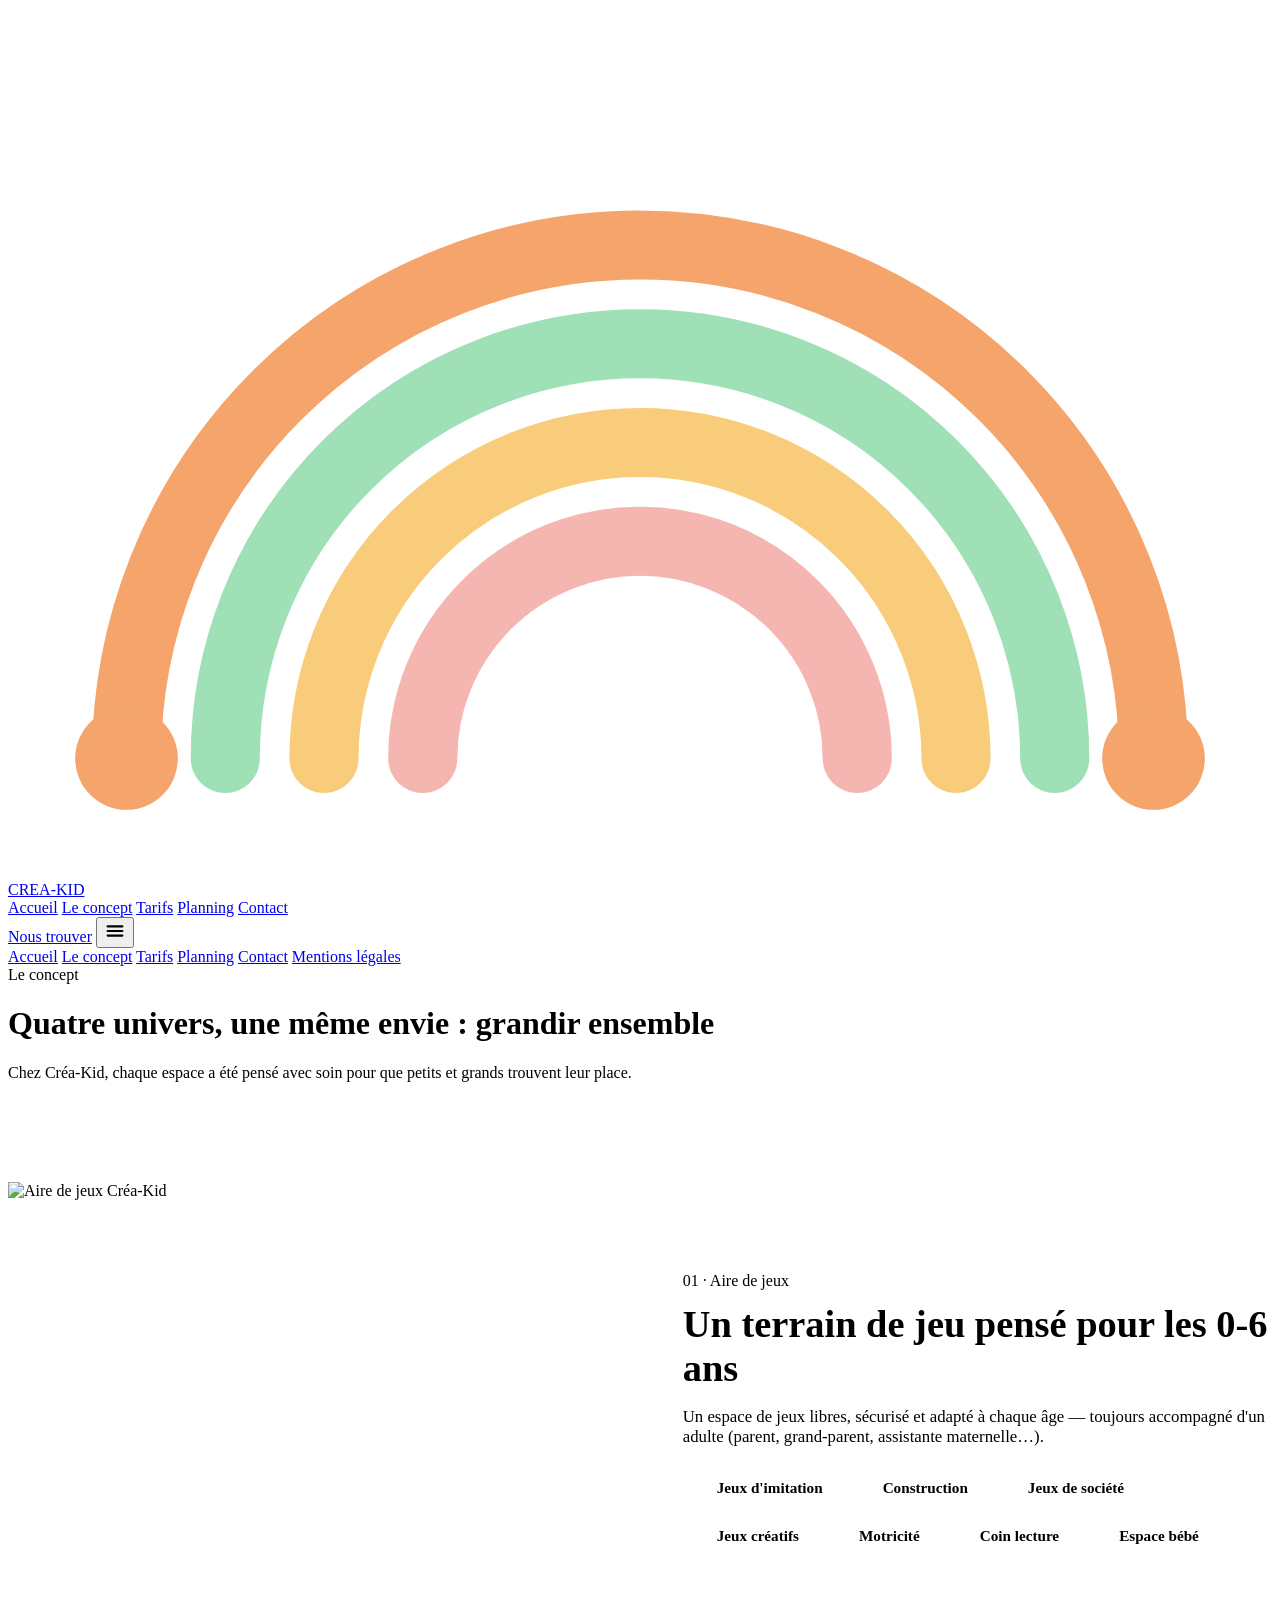
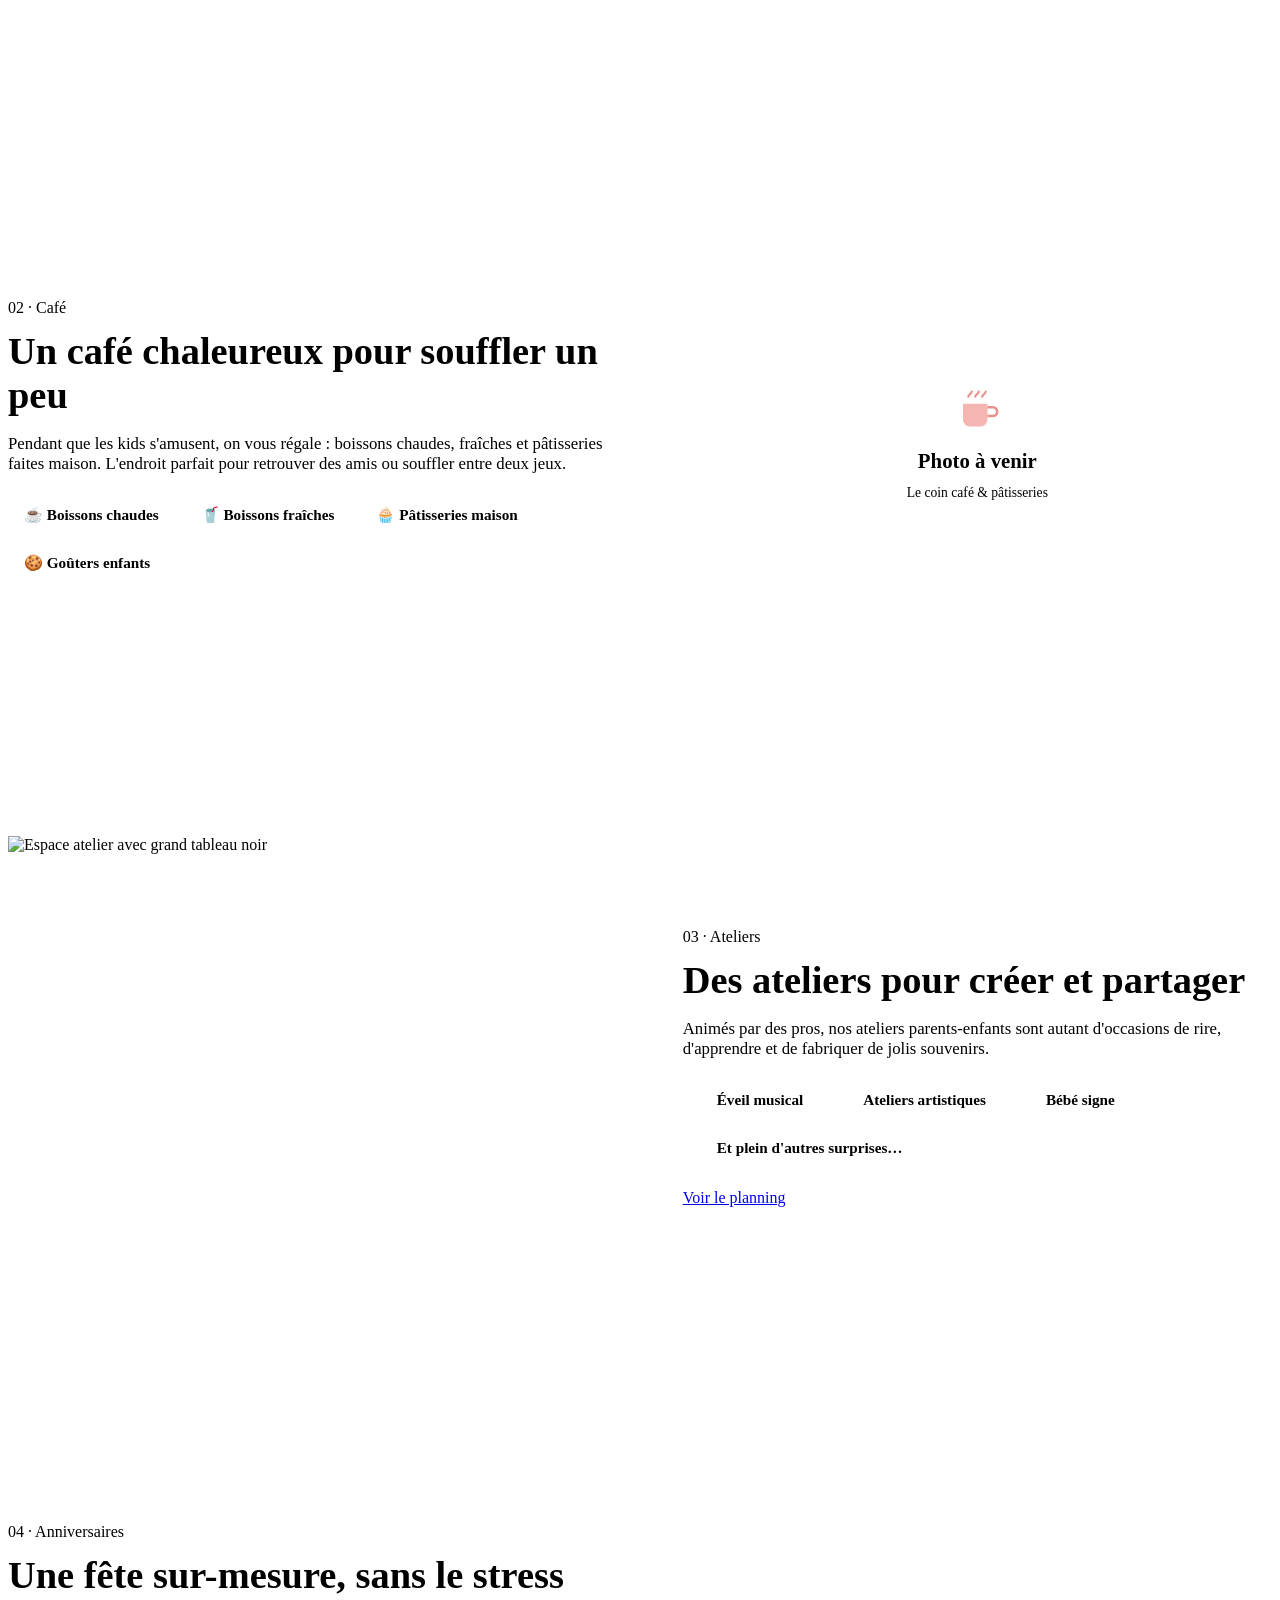
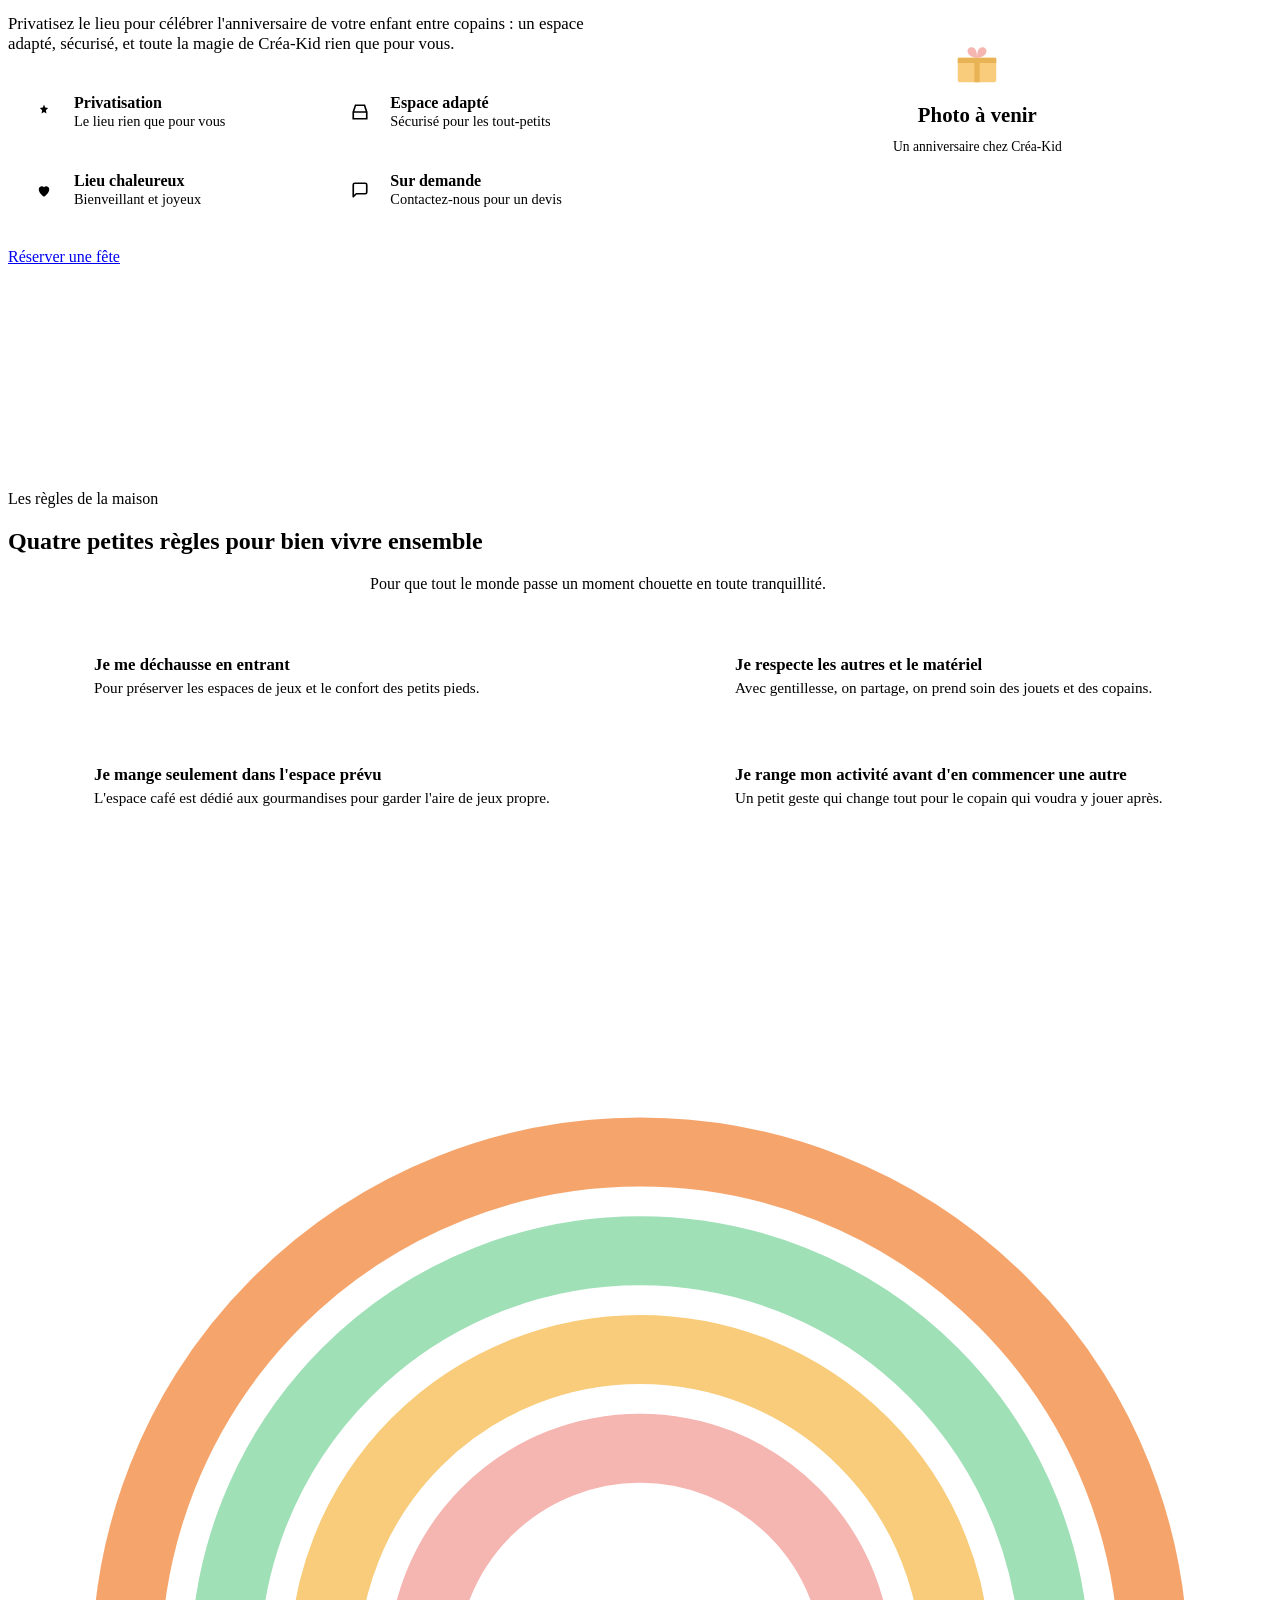
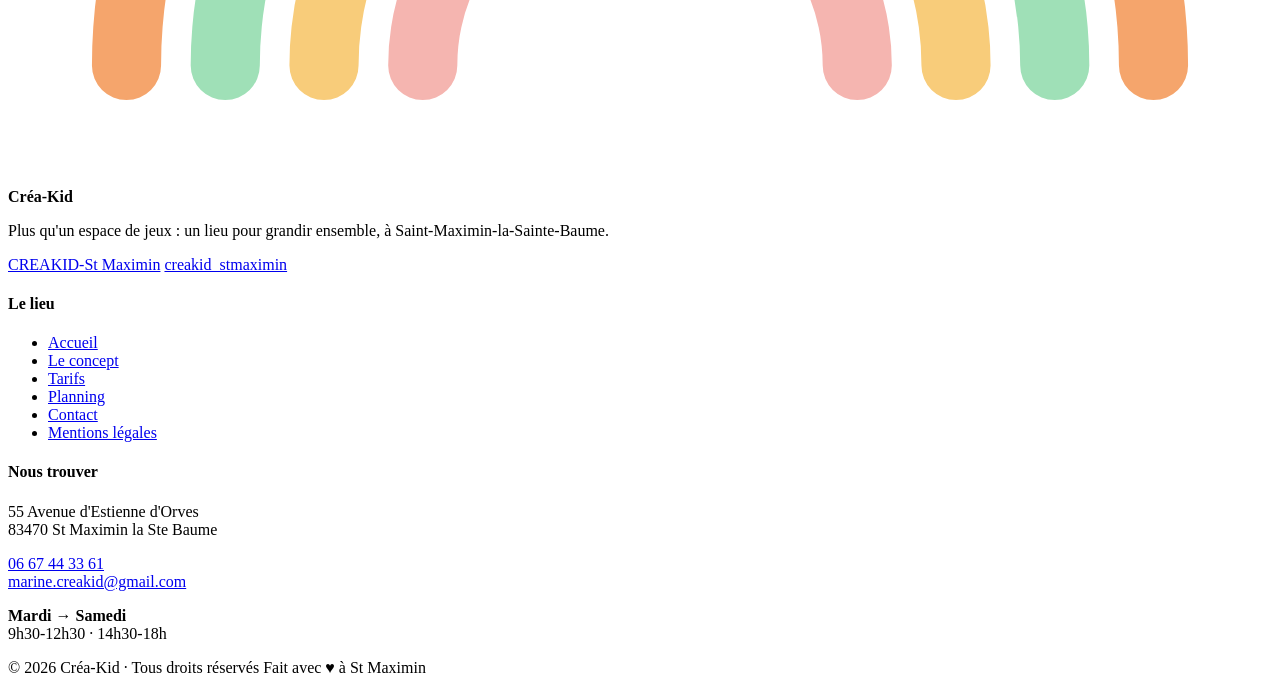
==== concept.html @ 9259501f "Crea Kid en majuscule Update concept.html" ====
<!doctype html>
<html lang="fr">
<head>
<meta charset="utf-8">
<title>Le concept — CREA-KID</title>
<meta name="viewport" content="width=device-width, initial-scale=1">
<meta name="description" content="Découvrez les 4 univers de Créa-Kid à Saint-Maximin : aire de jeux 0-6 ans, café chaleureux, ateliers parents-enfants (éveil musical, bébé signe, arts) et espace anniversaires.">
<meta name="keywords" content="concept Créa-Kid, aire de jeux 0-6 ans, motricité enfants, éveil musical, bébé signe, ateliers artistiques, anniversaires enfants, Saint-Maximin-la-Sainte-Baume">
<meta name="author" content="Créa-Kid">
<meta name="theme-color" content="#F5A56C">
<link rel="icon" href="assets/logo-creakid-small.png" type="image/png">
<!-- Open Graph -->
<meta property="og:title" content="Le concept — Créa-Kid à Saint-Maximin">
<meta property="og:description" content="Découvrez les 4 univers de Créa-Kid : aire de jeux 0-6 ans, café chaleureux, ateliers parents-enfants et espace anniversaires à Saint-Maximin-la-Sainte-Baume.">
<meta property="og:image" content="https://creakid.fr/assets/logo-creakid.png">
<meta property="og:url" content="https://creakid.fr/concept.html">
<meta property="og:type" content="website">
<meta property="og:locale" content="fr_FR">
<meta property="og:site_name" content="Créa-Kid">
<!-- Twitter Card -->
<meta name="twitter:card" content="summary_large_image">
<meta name="twitter:title" content="Le concept — Créa-Kid à Saint-Maximin">
<meta name="twitter:description" content="Découvrez les 4 univers de Créa-Kid : aire de jeux 0-6 ans, café chaleureux, ateliers parents-enfants et espace anniversaires à Saint-Maximin-la-Sainte-Baume.">
<meta name="twitter:image" content="https://creakid.fr/assets/logo-creakid.png">
<link rel="preconnect" href="https://fonts.googleapis.com">
<link rel="preconnect" href="https://fonts.gstatic.com" crossorigin>
<link rel="stylesheet" href="style.css">
<style>
  .space-section {
    padding-block: clamp(48px, 7vw, 84px);
  }
  .space-section + .space-section { border-top: 1px dashed var(--line); }

  .space {
    display: grid;
    gap: 32px;
    grid-template-columns: 1fr;
    align-items: center;
  }
  @media (min-width: 880px) {
    .space { grid-template-columns: 1.05fr 1fr; gap: 56px; }
    .space.reverse > :first-child { order: 2; }
  }

  .space-visual {
    border-radius: var(--r-lg);
    overflow: hidden;
    aspect-ratio: 4/3;
    box-shadow: var(--shadow-md);
    border: 1px solid var(--line);
  }
  .space-visual img { width:100%; height:100%; object-fit: cover; }

  .space-body .eyebrow { margin-bottom: 8px; }
  .space-body h2 { font-size: clamp(1.8rem, 4.5vw, 2.4rem); margin-bottom: 14px; }
  .space-body .lead { color: var(--ink-soft); font-size: 1.05rem; margin-bottom: 22px; }

  .chip-grid {
    display: flex;
    flex-wrap: wrap;
    gap: 10px;
  }
  .chip {
    display: inline-flex;
    align-items: center;
    gap: 8px;
    padding: 10px 16px;
    border-radius: 999px;
    background: var(--paper);
    border: 1px solid var(--line);
    font-weight: 600;
    font-size: 0.95rem;
    color: var(--ink);
  }
  .chip .dot { width: 10px; height: 10px; border-radius: 50%; }

  /* Color variants for sections */
  .bg-peach { background: linear-gradient(180deg, var(--peach-soft) 0%, transparent 100%); }
  .bg-coral { background: linear-gradient(180deg, var(--coral-soft) 0%, transparent 100%); }
  .bg-mint  { background: linear-gradient(180deg, var(--mint-soft) 0%, transparent 100%); }
  .bg-gold  { background: linear-gradient(180deg, var(--gold-soft) 0%, transparent 100%); }

  /* ===== Rules ===== */
  .rules-section {
    background: var(--paper);
    padding: clamp(48px, 7vw, 84px) 0;
    border-top: 1px dashed var(--line);
  }
  .rules-grid {
    display: grid;
    gap: 18px;
    grid-template-columns: 1fr;
    margin-top: 36px;
  }
  @media (min-width: 720px) { .rules-grid { grid-template-columns: 1fr 1fr; } }

  .rule {
    display: flex;
    gap: 16px;
    align-items: flex-start;
    padding: 22px;
    border-radius: var(--r-lg);
    background: var(--cream);
    border: 1px dashed var(--peach);
  }
  .rule-num {
    flex-shrink: 0;
    width: 48px;
    height: 48px;
    border-radius: 50%;
    background: var(--peach);
    color: white;
    display: grid;
    place-items: center;
    font-family: var(--font-display);
    font-weight: 700;
    font-size: 1.3rem;
  }
  .rule:nth-child(2) .rule-num { background: var(--mint-deep); }
  .rule:nth-child(3) .rule-num { background: var(--coral-deep); }
  .rule:nth-child(4) .rule-num { background: var(--gold-deep); }
  .rule h3 { font-size: 1.05rem; margin: 4px 0 4px; }
  .rule p { margin: 0; color: var(--ink-soft); font-size: 0.95rem; }

  /* Extras strip */
  .extras {
    display: grid;
    gap: 14px;
    grid-template-columns: 1fr;
    margin-top: 26px;
  }
  @media (min-width: 720px) { .extras { grid-template-columns: 1fr 1fr; } }
  .extra-item {
    display: flex;
    gap: 12px;
    align-items: center;
    padding: 14px 18px;
    background: var(--paper);
    border-radius: var(--r-md);
    border: 1px solid var(--line);
  }
  .extra-icon {
    width: 36px; height: 36px; border-radius: 50%;
    background: var(--coral-soft); color: var(--coral-deep);
    display: grid; place-items: center; flex-shrink: 0;
  }

  .ph-square { aspect-ratio: 4/3; }
</style>
</head>
<body>

<!-- ===== TOPBAR ===== -->
<header class="topbar">
  <div class="topbar-inner">
    <a class="brand" href="index.html" aria-label="Créa-Kid — Accueil">
      <svg class="brand-mark" viewBox="0 0 64 44" aria-hidden="true">
        <path d="M6 38 A26 26 0 0 1 58 38" fill="none" stroke="#F5A56C" stroke-width="3.5" stroke-linecap="round"/>
        <path d="M11 38 A21 21 0 0 1 53 38" fill="none" stroke="#9FE0B7" stroke-width="3.5" stroke-linecap="round"/>
        <path d="M16 38 A16 16 0 0 1 48 38" fill="none" stroke="#F8CC7A" stroke-width="3.5" stroke-linecap="round"/>
        <path d="M21 38 A11 11 0 0 1 43 38" fill="none" stroke="#F5B5B0" stroke-width="3.5" stroke-linecap="round"/>
        <circle cx="6" cy="38" r="2.6" fill="#F5A56C"/>
        <circle cx="58" cy="38" r="2.6" fill="#F5A56C"/>
      </svg>
      <span>CREA-KID</span>
    </a>
    <nav class="nav-links" aria-label="Navigation principale">
      <a href="index.html">Accueil</a>
      <a href="concept.html" class="active">Le concept</a>
      <a href="tarifs.html">Tarifs</a>
      <a href="planning.html">Planning</a>
      <a href="contact.html">Contact</a>
    </nav>
    <a class="btn btn-primary btn-sm nav-cta" href="contact.html">Nous trouver</a>
    <button class="menu-btn" aria-label="Menu" onclick="document.getElementById('mnav').classList.toggle('open')">
      <svg width="22" height="22" viewBox="0 0 24 24" fill="none" stroke="currentColor" stroke-width="2.4" stroke-linecap="round"><path d="M4 7h16M4 12h16M4 17h16"/></svg>
    </button>
  </div>
  <nav id="mnav" class="mobile-nav" aria-label="Menu mobile">
    <a href="index.html">Accueil</a>
    <a href="concept.html" class="active">Le concept</a>
    <a href="tarifs.html">Tarifs</a>
    <a href="planning.html">Planning</a>
    <a href="contact.html">Contact</a>
    <a href="mentions-legales.html">Mentions légales</a>
  </nav>
</header>

<main>

<!-- ===== PAGE HEAD ===== -->
<div class="page-hero">
  <div class="container">
    <span class="eyebrow">Le concept</span>
    <h1>Quatre univers, une même envie : grandir ensemble</h1>
    <p class="subtitle">Chez Créa-Kid, chaque espace a été pensé avec soin pour que petits et grands trouvent leur place.</p>
  </div>
</div>

<!-- ===== AIRE DE JEUX ===== -->
<section class="space-section bg-peach">
  <div class="container">
    <div class="space">
      <div class="space-visual">
        <picture>
          <source srcset="assets/photo-aire-jeux.webp" type="image/webp">
          <img src="assets/photo-aire-jeux.jpg" alt="Aire de jeux Créa-Kid" loading="lazy">
        </picture>
      </div>
      <div class="space-body">
        <span class="tag tag-peach">01 · Aire de jeux</span>
        <h2 style="margin-top:12px;">Un terrain de jeu pensé pour les 0-6 ans</h2>
        <p class="lead">Un espace de jeux libres, sécurisé et adapté à chaque âge — toujours accompagné d'un adulte (parent, grand-parent, assistante maternelle…).</p>
        <div class="chip-grid">
          <span class="chip"><span class="dot" style="background:var(--peach)"></span> Jeux d'imitation</span>
          <span class="chip"><span class="dot" style="background:var(--coral)"></span> Construction</span>
          <span class="chip"><span class="dot" style="background:var(--mint)"></span> Jeux de société</span>
          <span class="chip"><span class="dot" style="background:var(--gold)"></span> Jeux créatifs</span>
          <span class="chip"><span class="dot" style="background:var(--peach)"></span> Motricité</span>
          <span class="chip"><span class="dot" style="background:var(--coral)"></span> Coin lecture</span>
          <span class="chip"><span class="dot" style="background:var(--mint)"></span> Espace bébé</span>
        </div>
      </div>
    </div>
  </div>
</section>

<!-- ===== CAFÉ ===== -->
<section class="space-section bg-coral">
  <div class="container">
    <div class="space reverse">
      <div class="space-visual" style="background:linear-gradient(135deg,var(--coral-soft),var(--peach-soft));display:flex;flex-direction:column;align-items:center;justify-content:center;gap:12px;padding:24px;">
        <svg width="56" height="56" viewBox="0 0 64 64" fill="none" aria-hidden="true">
          <path d="M16 26h28v18a8 8 0 0 1-8 8H24a8 8 0 0 1-8-8V26z" fill="#F5B5B0"/>
          <path d="M44 30h6a5 5 0 0 1 0 10h-6" stroke="#E8918B" stroke-width="3" fill="none"/>
          <path d="M22 18c0-3 4-3 4-6" stroke="#E8918B" stroke-width="2.5" fill="none" stroke-linecap="round"/>
          <path d="M30 18c0-3 4-3 4-6" stroke="#E8918B" stroke-width="2.5" fill="none" stroke-linecap="round"/>
          <path d="M38 18c0-3 4-3 4-6" stroke="#E8918B" stroke-width="2.5" fill="none" stroke-linecap="round"/>
        </svg>
        <span style="font-family:var(--font-script);font-size:1.3rem;font-weight:700;color:var(--coral-deep);">Photo à venir</span>
        <span style="font-size:0.85rem;color:var(--ink-mute);">Le coin café & pâtisseries</span>
      </div>
      <div class="space-body">
        <span class="tag">02 · Café</span>
        <h2 style="margin-top:12px;">Un café chaleureux pour souffler un peu</h2>
        <p class="lead">Pendant que les kids s'amusent, on vous régale : boissons chaudes, fraîches et pâtisseries faites maison. L'endroit parfait pour retrouver des amis ou souffler entre deux jeux.</p>
        <div class="chip-grid">
          <span class="chip">☕ Boissons chaudes</span>
          <span class="chip">🥤 Boissons fraîches</span>
          <span class="chip">🧁 Pâtisseries maison</span>
          <span class="chip">🍪 Goûters enfants</span>
        </div>
      </div>
    </div>
  </div>
</section>

<!-- ===== ATELIERS ===== -->
<section class="space-section bg-mint">
  <div class="container">
    <div class="space">
      <div class="space-visual">
        <picture>
          <source srcset="assets/photo-atelier.webp" type="image/webp">
          <img src="assets/photo-atelier.jpg" alt="Espace atelier avec grand tableau noir" loading="lazy">
        </picture>
      </div>
      <div class="space-body">
        <span class="tag tag-mint">03 · Ateliers</span>
        <h2 style="margin-top:12px;">Des ateliers pour créer et partager</h2>
        <p class="lead">Animés par des pros, nos ateliers parents-enfants sont autant d'occasions de rire, d'apprendre et de fabriquer de jolis souvenirs.</p>
        <div class="chip-grid">
          <span class="chip"><span class="dot" style="background:var(--mint)"></span> Éveil musical</span>
          <span class="chip"><span class="dot" style="background:var(--coral)"></span> Ateliers artistiques</span>
          <span class="chip"><span class="dot" style="background:var(--gold)"></span> Bébé signe</span>
          <span class="chip"><span class="dot" style="background:var(--peach)"></span> Et plein d'autres surprises…</span>
        </div>
        <div style="margin-top: 22px;">
          <a class="btn btn-mint btn-sm" href="planning.html">Voir le planning</a>
        </div>
      </div>
    </div>
  </div>
</section>

<!-- ===== ANNIVERSAIRES ===== -->
<section class="space-section bg-gold">
  <div class="container">
    <div class="space reverse">
      <div class="space-visual" style="background:linear-gradient(135deg,var(--gold-soft),var(--peach-soft));display:flex;flex-direction:column;align-items:center;justify-content:center;gap:12px;padding:24px;">
        <svg width="56" height="56" viewBox="0 0 64 64" fill="none" aria-hidden="true">
          <rect x="10" y="26" width="44" height="28" rx="3" fill="#F8CC7A"/>
          <rect x="10" y="26" width="44" height="6" fill="#E8B355"/>
          <rect x="29" y="26" width="6" height="28" fill="#E8B355"/>
          <path d="M32 26C20 26 18 14 26 14c4 0 6 4 6 12z" fill="#F5B5B0"/>
          <path d="M32 26c12 0 14-12 6-12-4 0-6 4-6 12z" fill="#F5B5B0"/>
        </svg>
        <span style="font-family:var(--font-script);font-size:1.3rem;font-weight:700;color:var(--gold-deep);">Photo à venir</span>
        <span style="font-size:0.85rem;color:var(--ink-mute);">Un anniversaire chez Créa-Kid</span>
      </div>
      <div class="space-body">
        <span class="tag tag-gold">04 · Anniversaires</span>
        <h2 style="margin-top:12px;">Une fête sur-mesure, sans le stress</h2>
        <p class="lead">Privatisez le lieu pour célébrer l'anniversaire de votre enfant entre copains : un espace adapté, sécurisé, et toute la magie de Créa-Kid rien que pour vous.</p>
        <div class="extras">
          <div class="extra-item">
            <div class="extra-icon" style="background:var(--gold-soft); color:var(--gold-deep);">
              <svg width="18" height="18" viewBox="0 0 24 24" fill="currentColor"><path d="M12 2l1.5 4 4 .5-3 3 .8 4.4L12 12l-3.3 1.9.8-4.4-3-3 4-.5z"/></svg>
            </div>
            <span><strong>Privatisation</strong><br><span class="muted" style="font-size:0.9rem;">Le lieu rien que pour vous</span></span>
          </div>
          <div class="extra-item">
            <div class="extra-icon" style="background:var(--peach-soft); color:var(--peach-deep);">
              <svg width="18" height="18" viewBox="0 0 24 24" fill="none" stroke="currentColor" stroke-width="2.2" stroke-linecap="round"><path d="M3 12l3-9h12l3 9M3 12v9h18v-9M3 12h18"/></svg>
            </div>
            <span><strong>Espace adapté</strong><br><span class="muted" style="font-size:0.9rem;">Sécurisé pour les tout-petits</span></span>
          </div>
          <div class="extra-item">
            <div class="extra-icon" style="background:var(--coral-soft); color:var(--coral-deep);">
              <svg width="18" height="18" viewBox="0 0 24 24" fill="currentColor"><path d="M12 21s-7-4.5-7-10a4 4 0 0 1 7-2.6A4 4 0 0 1 19 11c0 5.5-7 10-7 10z"/></svg>
            </div>
            <span><strong>Lieu chaleureux</strong><br><span class="muted" style="font-size:0.9rem;">Bienveillant et joyeux</span></span>
          </div>
          <div class="extra-item">
            <div class="extra-icon" style="background:var(--mint-soft); color:var(--mint-deep);">
              <svg width="18" height="18" viewBox="0 0 24 24" fill="none" stroke="currentColor" stroke-width="2.2" stroke-linecap="round" stroke-linejoin="round"><path d="M21 15a2 2 0 0 1-2 2H7l-4 4V5a2 2 0 0 1 2-2h14a2 2 0 0 1 2 2z"/></svg>
            </div>
            <span><strong>Sur demande</strong><br><span class="muted" style="font-size:0.9rem;">Contactez-nous pour un devis</span></span>
          </div>
        </div>
        <div style="margin-top: 26px;">
          <a class="btn btn-primary btn-sm" href="contact.html">Réserver une fête</a>
        </div>
      </div>
    </div>
  </div>
</section>

<!-- ===== RULES ===== -->
<section class="rules-section">
  <div class="container">
    <div class="section-head">
      <span class="eyebrow">Les règles de la maison</span>
      <h2>Quatre petites règles pour bien vivre ensemble</h2>
      <p class="muted" style="max-width:540px; margin: 0 auto;">Pour que tout le monde passe un moment chouette en toute tranquillité.</p>
    </div>

    <div class="rules-grid">
      <div class="rule">
        <div class="rule-num">1</div>
        <div>
          <h3>Je me déchausse en entrant</h3>
          <p>Pour préserver les espaces de jeux et le confort des petits pieds.</p>
        </div>
      </div>
      <div class="rule">
        <div class="rule-num">2</div>
        <div>
          <h3>Je respecte les autres et le matériel</h3>
          <p>Avec gentillesse, on partage, on prend soin des jouets et des copains.</p>
        </div>
      </div>
      <div class="rule">
        <div class="rule-num">3</div>
        <div>
          <h3>Je mange seulement dans l'espace prévu</h3>
          <p>L'espace café est dédié aux gourmandises pour garder l'aire de jeux propre.</p>
        </div>
      </div>
      <div class="rule">
        <div class="rule-num">4</div>
        <div>
          <h3>Je range mon activité avant d'en commencer une autre</h3>
          <p>Un petit geste qui change tout pour le copain qui voudra y jouer après.</p>
        </div>
      </div>
    </div>
  </div>
</section>

<!-- ===== FOOTER ===== -->
</main>

<footer class="site-footer">
  <div class="container">
    <div class="footer-grid">
      <div>
        <div class="footer-brand">
          <svg class="footer-brand-mark" viewBox="0 0 64 44" aria-hidden="true">
            <path d="M6 38 A26 26 0 0 1 58 38" fill="none" stroke="#F5A56C" stroke-width="3.5" stroke-linecap="round"/>
            <path d="M11 38 A21 21 0 0 1 53 38" fill="none" stroke="#9FE0B7" stroke-width="3.5" stroke-linecap="round"/>
            <path d="M16 38 A16 16 0 0 1 48 38" fill="none" stroke="#F8CC7A" stroke-width="3.5" stroke-linecap="round"/>
            <path d="M21 38 A11 11 0 0 1 43 38" fill="none" stroke="#F5B5B0" stroke-width="3.5" stroke-linecap="round"/>
          </svg>
          <strong>Créa-Kid</strong>
        </div>
        <p>Plus qu'un espace de jeux : un lieu pour grandir ensemble, à Saint-Maximin-la-Sainte-Baume.</p>
        <div class="socials">
          <!-- TODO: vérifier l'URL Facebook exacte avec Marine -->
          <a class="social-pill" href="https://facebook.com/CREAKID-St-Maximin" target="_blank" rel="noopener" aria-label="Retrouvez-nous sur Facebook (nouvelle fenêtre)">CREAKID-St Maximin</a>
          <a class="social-pill" href="https://instagram.com/creakid_stmaximin" target="_blank" rel="noopener" aria-label="Retrouvez-nous sur Instagram (nouvelle fenêtre)">creakid_stmaximin</a>
        </div>
      </div>
      <div>
        <h4>Le lieu</h4>
        <ul>
          <li><a href="index.html">Accueil</a></li>
          <li><a href="concept.html">Le concept</a></li>
          <li><a href="tarifs.html">Tarifs</a></li>
          <li><a href="planning.html">Planning</a></li>
          <li><a href="contact.html">Contact</a></li>
          <li><a href="mentions-legales.html">Mentions légales</a></li>
        </ul>
      </div>
      <div>
        <h4>Nous trouver</h4>
        <p>55 Avenue d'Estienne d'Orves<br>83470 St Maximin la Ste Baume</p>
        <p style="margin-top:10px;"><a href="tel:0667443361">06 67 44 33 61</a><br><a href="mailto:marine.creakid@gmail.com">marine.creakid@gmail.com</a></p>
        <p style="margin-top:10px;"><strong>Mardi → Samedi</strong><br>9h30-12h30 · 14h30-18h</p>
      </div>
    </div>
    <div class="footer-base">
      <span>© 2026 Créa-Kid · Tous droits réservés</span>
      <span>Fait avec ♥ à St Maximin</span>
    </div>
  </div>
</footer>

</body>
</html>
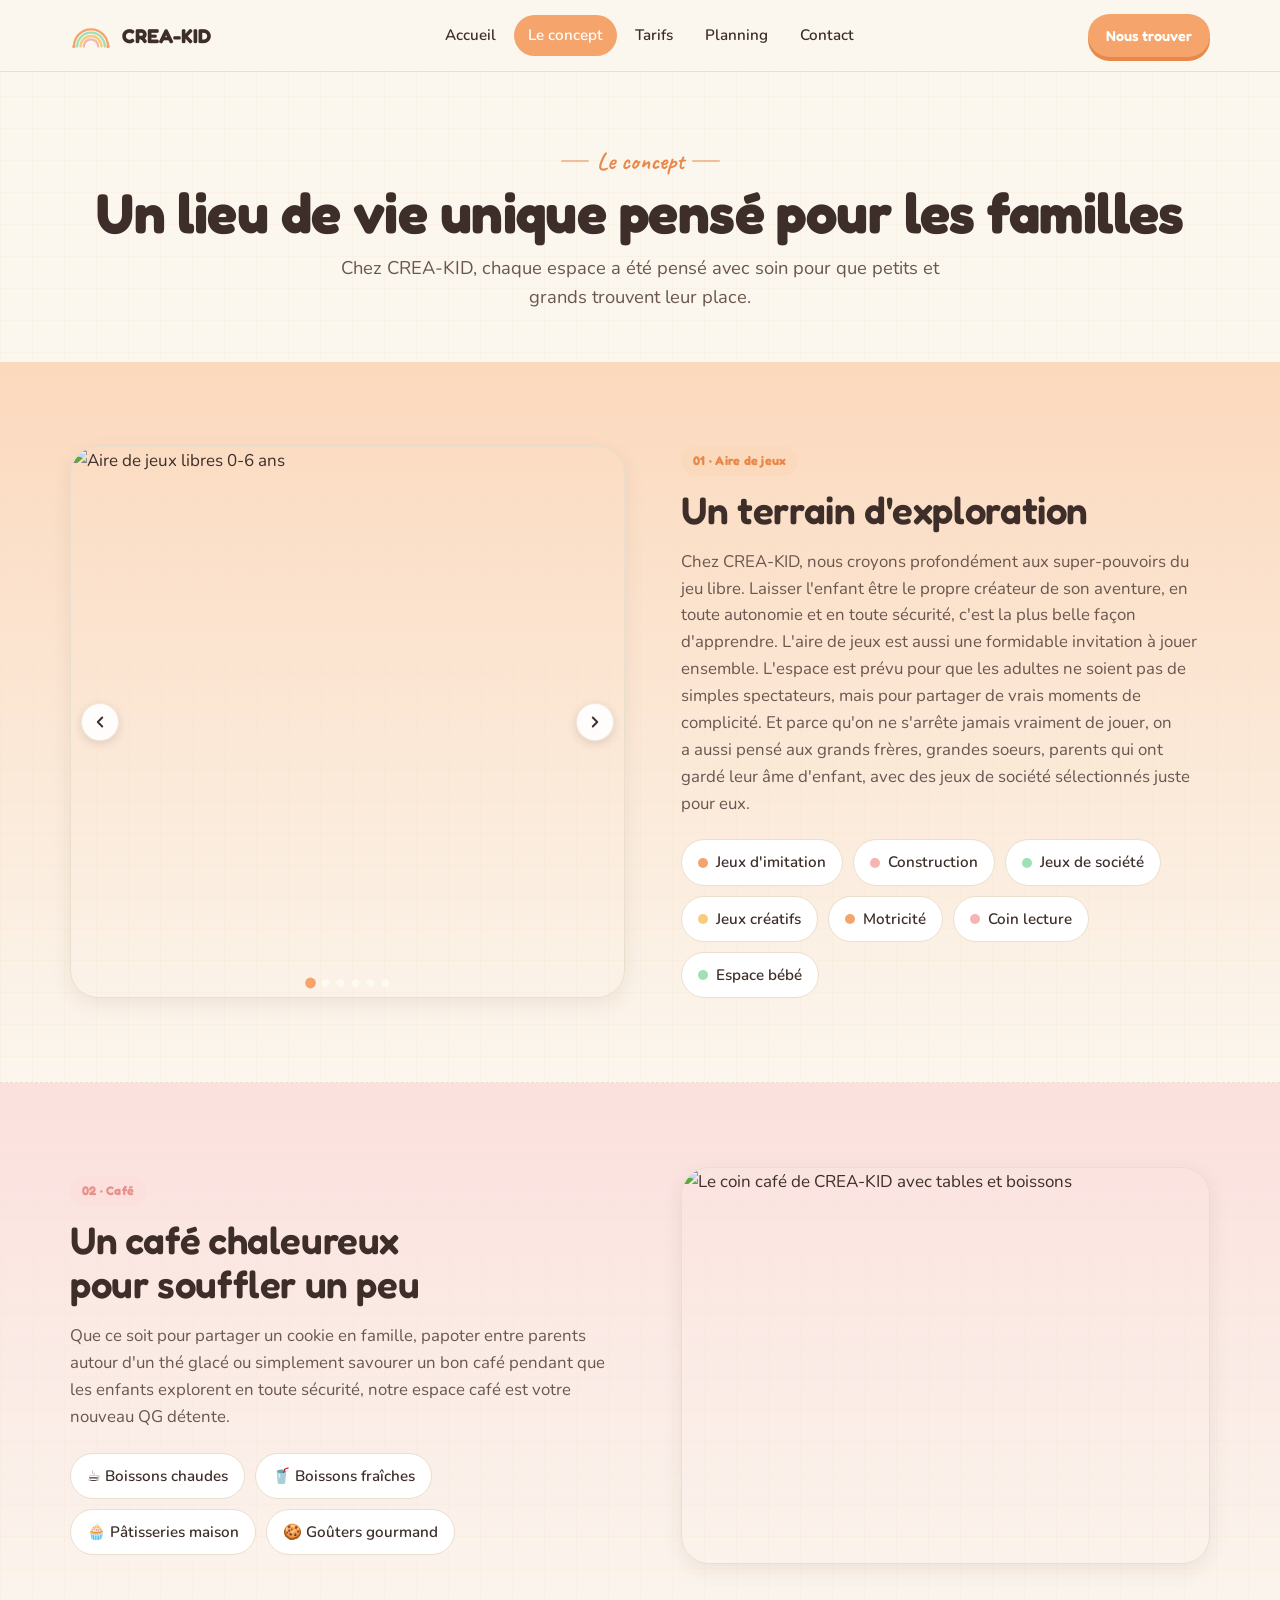
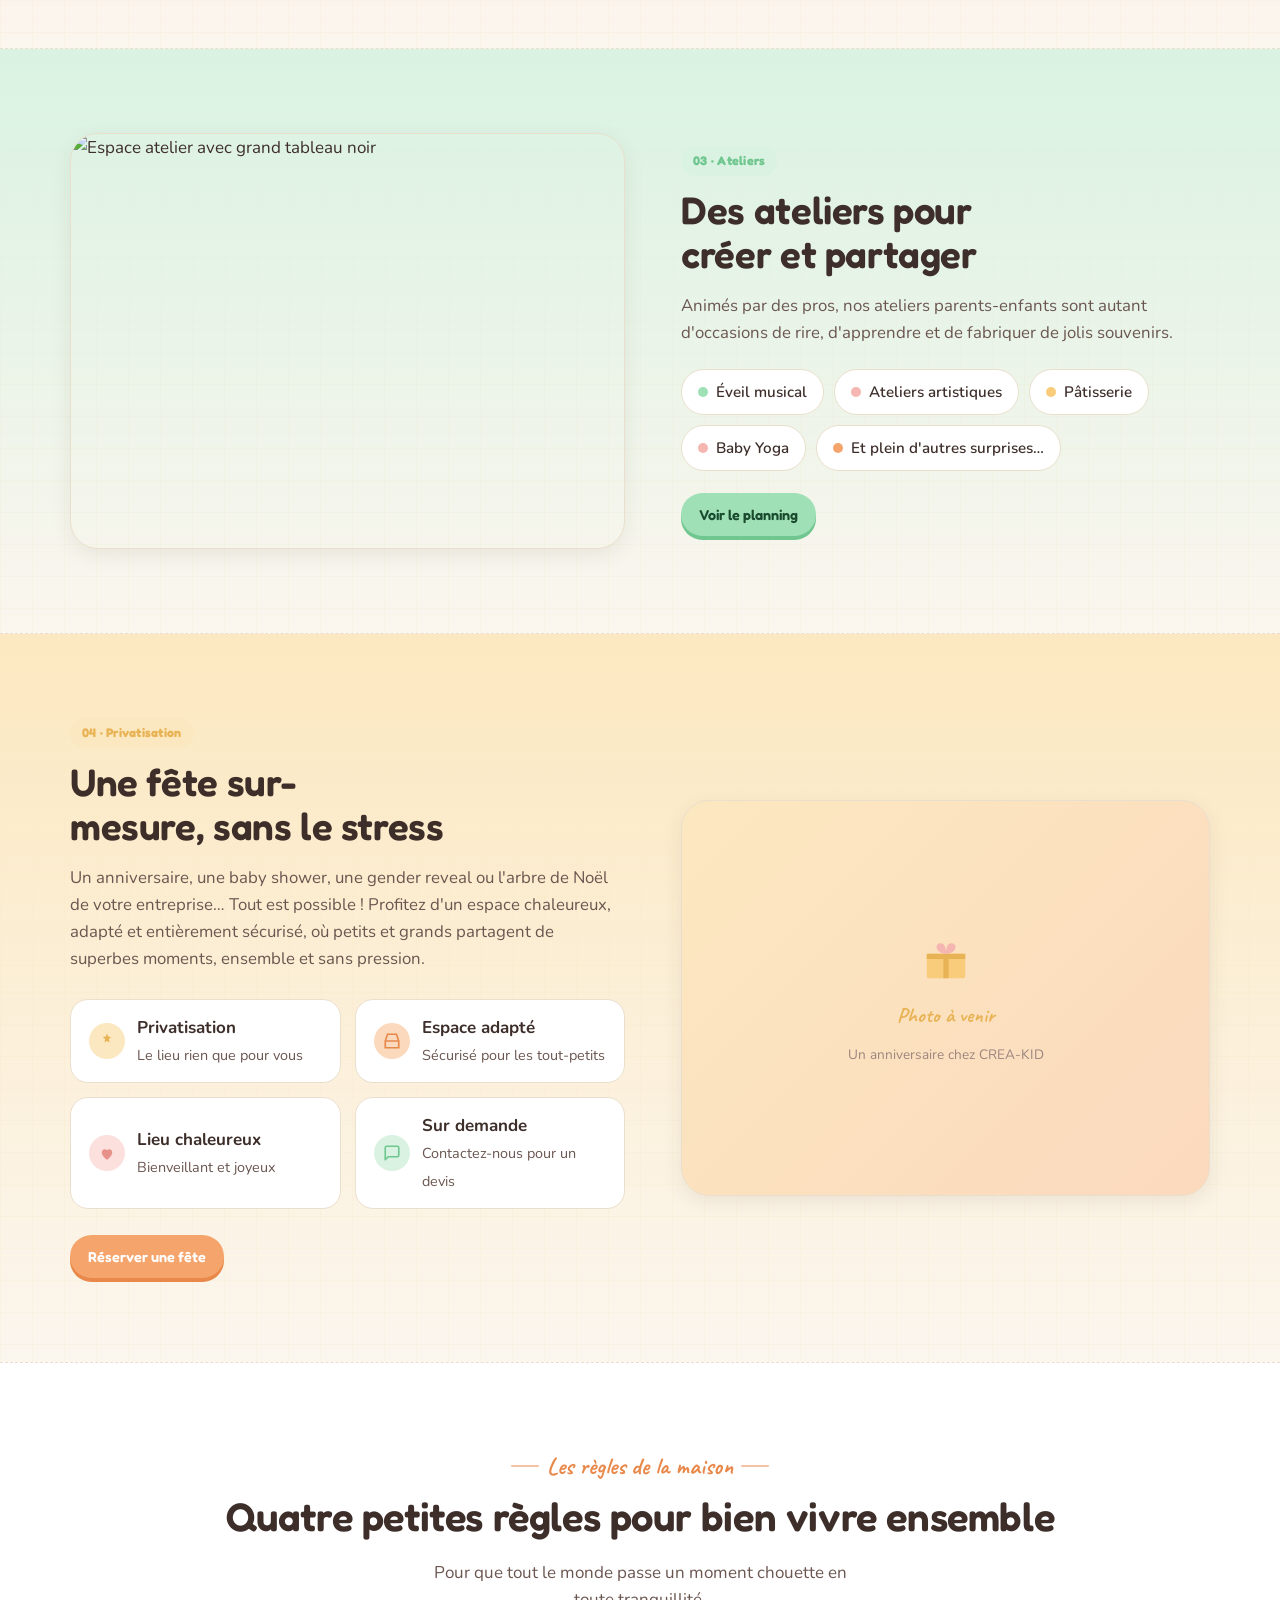
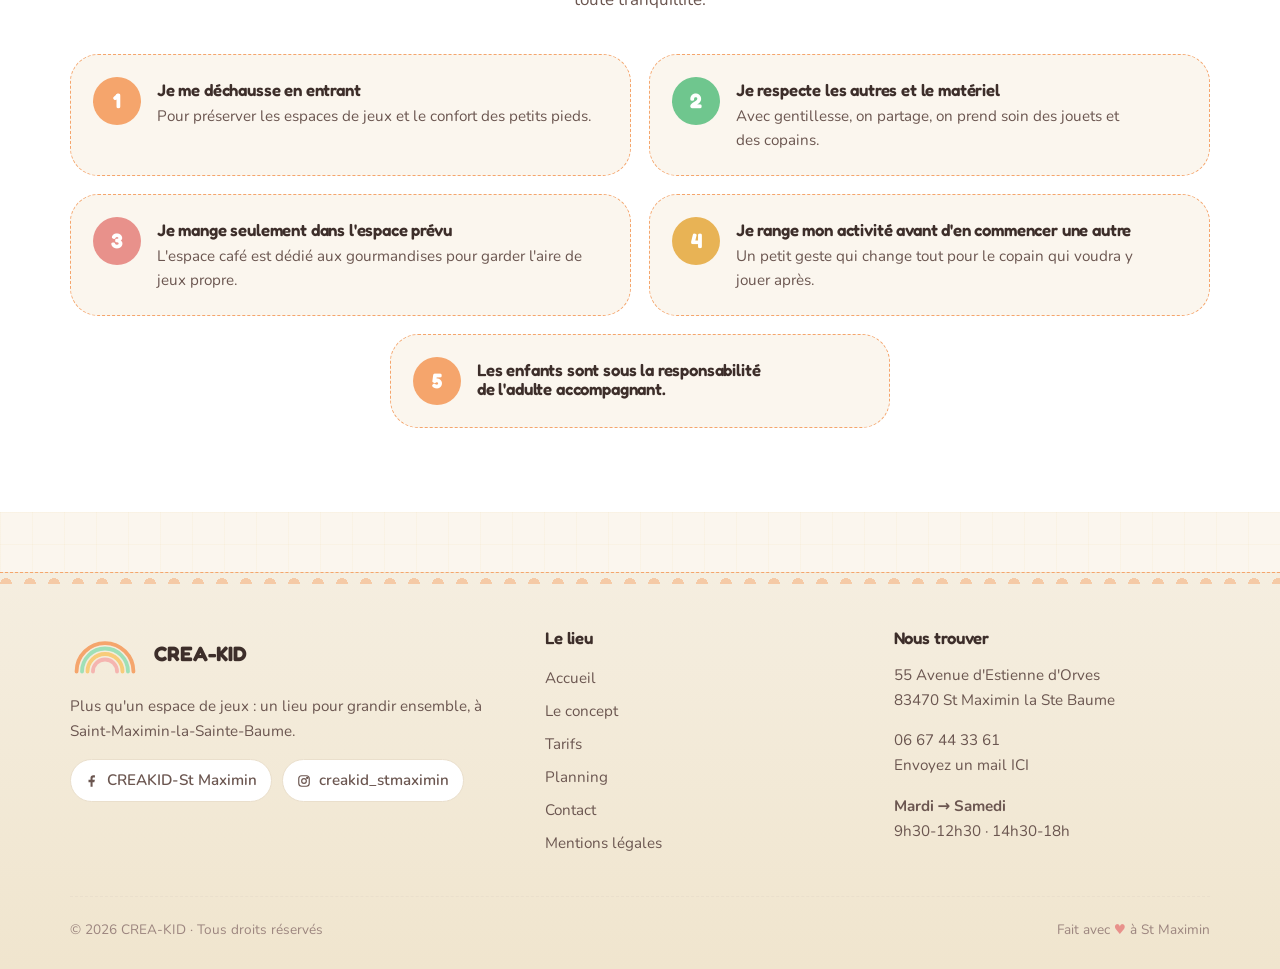
==== commit 2490ed12: "Travail Marine reste a faire FAQ" ====
--- a/concept.html
+++ b/concept.html
@@ -4,23 +4,23 @@
 <meta charset="utf-8">
 <title>Le concept — CREA-KID</title>
 <meta name="viewport" content="width=device-width, initial-scale=1">
-<meta name="description" content="Découvrez les 4 univers de Créa-Kid à Saint-Maximin : aire de jeux 0-6 ans, café chaleureux, ateliers parents-enfants (éveil musical, bébé signe, arts) et espace anniversaires.">
-<meta name="keywords" content="concept Créa-Kid, aire de jeux 0-6 ans, motricité enfants, éveil musical, bébé signe, ateliers artistiques, anniversaires enfants, Saint-Maximin-la-Sainte-Baume">
-<meta name="author" content="Créa-Kid">
+<meta name="description" content="Découvrez les 4 univers de CREA-KID à Saint-Maximin : aire de jeux 0-6 ans, café chaleureux, ateliers parents-enfants (éveil musical, bébé signe, arts) et espace anniversaires.">
+<meta name="keywords" content="concept CREA-KID, aire de jeux 0-6 ans, motricité enfants, éveil musical, bébé signe, ateliers artistiques, anniversaires enfants, Saint-Maximin-la-Sainte-Baume">
+<meta name="author" content="CREA-KID">
 <meta name="theme-color" content="#F5A56C">
 <link rel="icon" href="assets/logo-creakid-small.png" type="image/png">
 <!-- Open Graph -->
-<meta property="og:title" content="Le concept — Créa-Kid à Saint-Maximin">
-<meta property="og:description" content="Découvrez les 4 univers de Créa-Kid : aire de jeux 0-6 ans, café chaleureux, ateliers parents-enfants et espace anniversaires à Saint-Maximin-la-Sainte-Baume.">
+<meta property="og:title" content="Le concept — CREA-KID à Saint-Maximin">
+<meta property="og:description" content="Découvrez les 4 univers de CREA-KID : aire de jeux 0-6 ans, café chaleureux, ateliers parents-enfants et espace anniversaires à Saint-Maximin-la-Sainte-Baume.">
 <meta property="og:image" content="https://creakid.fr/assets/logo-creakid.png">
 <meta property="og:url" content="https://creakid.fr/concept.html">
 <meta property="og:type" content="website">
 <meta property="og:locale" content="fr_FR">
-<meta property="og:site_name" content="Créa-Kid">
+<meta property="og:site_name" content="CREA-KID">
 <!-- Twitter Card -->
 <meta name="twitter:card" content="summary_large_image">
-<meta name="twitter:title" content="Le concept — Créa-Kid à Saint-Maximin">
-<meta name="twitter:description" content="Découvrez les 4 univers de Créa-Kid : aire de jeux 0-6 ans, café chaleureux, ateliers parents-enfants et espace anniversaires à Saint-Maximin-la-Sainte-Baume.">
+<meta name="twitter:title" content="Le concept — CREA-KID à Saint-Maximin">
+<meta name="twitter:description" content="Découvrez les 4 univers de CREA-KID : aire de jeux 0-6 ans, café chaleureux, ateliers parents-enfants et espace anniversaires à Saint-Maximin-la-Sainte-Baume.">
 <meta name="twitter:image" content="https://creakid.fr/assets/logo-creakid.png">
 <link rel="preconnect" href="https://fonts.googleapis.com">
 <link rel="preconnect" href="https://fonts.gstatic.com" crossorigin>
@@ -153,7 +153,7 @@
 <!-- ===== TOPBAR ===== -->
 <header class="topbar">
   <div class="topbar-inner">
-    <a class="brand" href="index.html" aria-label="Créa-Kid — Accueil">
+    <a class="brand" href="index.html" aria-label="CREA-KID — Accueil">
       <svg class="brand-mark" viewBox="0 0 64 44" aria-hidden="true">
         <path d="M6 38 A26 26 0 0 1 58 38" fill="none" stroke="#F5A56C" stroke-width="3.5" stroke-linecap="round"/>
         <path d="M11 38 A21 21 0 0 1 53 38" fill="none" stroke="#9FE0B7" stroke-width="3.5" stroke-linecap="round"/>
@@ -171,7 +171,7 @@
       <a href="planning.html">Planning</a>
       <a href="contact.html">Contact</a>
     </nav>
-    <a class="btn btn-primary btn-sm nav-cta" href="contact.html">Nous trouver</a>
+    <a class="btn btn-primary btn-sm nav-cta" href="https://www.google.com/maps/search/?api=1&query=CREA-KID+55+Avenue+d%27Estienne+d%27Orves+83470+Saint-Maximin-la-Sainte-Baume" target="_blank" rel="noopener noreferrer">Nous trouver</a>
     <button class="menu-btn" aria-label="Menu" onclick="document.getElementById('mnav').classList.toggle('open')">
       <svg width="22" height="22" viewBox="0 0 24 24" fill="none" stroke="currentColor" stroke-width="2.4" stroke-linecap="round"><path d="M4 7h16M4 12h16M4 17h16"/></svg>
     </button>
@@ -192,8 +192,8 @@
 <div class="page-hero">
   <div class="container">
     <span class="eyebrow">Le concept</span>
-    <h1>Quatre univers, une même envie : grandir ensemble</h1>
-    <p class="subtitle">Chez Créa-Kid, chaque espace a été pensé avec soin pour que petits et grands trouvent leur place.</p>
+    <h1>Un lieu de vie unique pensé pour les familles</h1>
+    <p class="subtitle">Chez CREA-KID, chaque espace a été pensé avec soin pour que petits et grands trouvent leur place.</p>
   </div>
 </div>
 
@@ -201,16 +201,67 @@
 <section class="space-section bg-peach">
   <div class="container">
     <div class="space">
-      <div class="space-visual">
-        <picture>
-          <source srcset="assets/photo-aire-jeux.webp" type="image/webp">
-          <img src="assets/photo-aire-jeux.jpg" alt="Aire de jeux Créa-Kid" loading="lazy">
-        </picture>
+      <div class="space-visual carousel" id="carousel-aire"
+           role="region" aria-label="Photos de l'aire de jeux" aria-roledescription="carrousel" tabindex="0">
+        <div class="carousel-track">
+          <div class="carousel-slide" role="group" aria-roledescription="diapositive" aria-label="1 sur 6" aria-hidden="false">
+            <picture>
+              <source srcset="assets/photo-aire-jeux.webp" type="image/webp">
+              <img src="assets/photo-aire-jeux.jpeg" alt="Aire de jeux libres 0-6 ans">
+            </picture>
+          </div>
+          <div class="carousel-slide" role="group" aria-roledescription="diapositive" aria-label="2 sur 6" aria-hidden="true">
+            <picture>
+              <source srcset="assets/photo-atelier.webp" type="image/webp">
+              <img src="assets/photo-atelier.jpeg" alt="Espace atelier avec tableau noir" loading="lazy">
+            </picture>
+          </div>
+          <div class="carousel-slide" role="group" aria-roledescription="diapositive" aria-label="3 sur 6" aria-hidden="true">
+            <picture>
+              <source srcset="assets/photo-circuit.webp" type="image/webp">
+              <img src="assets/photo-circuit.jpeg" alt="Circuit et jeux de construction" loading="lazy">
+            </picture>
+          </div>
+          <div class="carousel-slide" role="group" aria-roledescription="diapositive" aria-label="4 sur 6" aria-hidden="true">
+            <picture>
+              <source srcset="assets/photo-lecture.webp" type="image/webp">
+              <img src="assets/photo-lecture.jpeg" alt="Coin lecture cosy et bibliothèque" loading="lazy">
+            </picture>
+          </div>
+          <div class="carousel-slide" role="group" aria-roledescription="diapositive" aria-label="5 sur 6" aria-hidden="true">
+            <picture>
+              <source srcset="assets/photo-motricite.webp" type="image/webp">
+              <img src="assets/photo-motricite.jpeg" alt="Espace motricité avec triangle et toboggan" loading="lazy">
+            </picture>
+          </div>
+          <div class="carousel-slide" role="group" aria-roledescription="diapositive" aria-label="6 sur 6" aria-hidden="true">
+            <picture>
+              <source srcset="assets/photo-bebe.webp" type="image/webp">
+              <img src="assets/photo-bebe.jpg" alt="Espace bébé avec parc et jouets au sol" loading="lazy">
+            </picture>
+          </div>
+        </div>
+
+        <button class="carousel-btn carousel-prev" type="button" aria-label="Photo précédente">
+          <svg width="18" height="18" viewBox="0 0 24 24" fill="none" stroke="currentColor" stroke-width="2.5" stroke-linecap="round" stroke-linejoin="round" aria-hidden="true"><path d="M15 18l-6-6 6-6"/></svg>
+        </button>
+        <button class="carousel-btn carousel-next" type="button" aria-label="Photo suivante">
+          <svg width="18" height="18" viewBox="0 0 24 24" fill="none" stroke="currentColor" stroke-width="2.5" stroke-linecap="round" stroke-linejoin="round" aria-hidden="true"><path d="M9 18l6-6-6-6"/></svg>
+        </button>
+
+        <div class="carousel-dots" role="tablist" aria-label="Sélectionner une photo">
+          <button class="carousel-dot active" type="button" role="tab" aria-selected="true"  aria-label="Photo 1 sur 6"></button>
+          <button class="carousel-dot"        type="button" role="tab" aria-selected="false" aria-label="Photo 2 sur 6"></button>
+          <button class="carousel-dot"        type="button" role="tab" aria-selected="false" aria-label="Photo 3 sur 6"></button>
+          <button class="carousel-dot"        type="button" role="tab" aria-selected="false" aria-label="Photo 4 sur 6"></button>
+          <button class="carousel-dot"        type="button" role="tab" aria-selected="false" aria-label="Photo 5 sur 6"></button>
+          <button class="carousel-dot"        type="button" role="tab" aria-selected="false" aria-label="Photo 6 sur 6"></button>
+        </div>
       </div>
       <div class="space-body">
         <span class="tag tag-peach">01 · Aire de jeux</span>
-        <h2 style="margin-top:12px;">Un terrain de jeu pensé pour les 0-6 ans</h2>
-        <p class="lead">Un espace de jeux libres, sécurisé et adapté à chaque âge — toujours accompagné d'un adulte (parent, grand-parent, assistante maternelle…).</p>
+        <h2 style="margin-top:12px;">Un terrain d'exploration</h2>
+        <p class="lead">Chez CREA-KID, nous croyons profondément aux super-pouvoirs du jeu libre. Laisser l'enfant être le propre créateur de son aventure, en toute autonomie et en toute sécurité, c'est la plus belle façon d'apprendre. L'aire de jeux est aussi une formidable invitation à jouer ensemble. L'espace est prévu pour que les adultes ne soient pas de simples spectateurs, mais pour partager de vrais moments de complicité. Et parce qu'on ne s'arrête jamais vraiment de jouer, on a aussi pensé aux grands frères, grandes soeurs, parents qui ont gardé leur âme d'enfant, avec des jeux de société sélectionnés juste pour eux.</p>
         <div class="chip-grid">
           <span class="chip"><span class="dot" style="background:var(--peach)"></span> Jeux d'imitation</span>
           <span class="chip"><span class="dot" style="background:var(--coral)"></span> Construction</span>
@@ -229,26 +280,21 @@
 <section class="space-section bg-coral">
   <div class="container">
     <div class="space reverse">
-      <div class="space-visual" style="background:linear-gradient(135deg,var(--coral-soft),var(--peach-soft));display:flex;flex-direction:column;align-items:center;justify-content:center;gap:12px;padding:24px;">
-        <svg width="56" height="56" viewBox="0 0 64 64" fill="none" aria-hidden="true">
-          <path d="M16 26h28v18a8 8 0 0 1-8 8H24a8 8 0 0 1-8-8V26z" fill="#F5B5B0"/>
-          <path d="M44 30h6a5 5 0 0 1 0 10h-6" stroke="#E8918B" stroke-width="3" fill="none"/>
-          <path d="M22 18c0-3 4-3 4-6" stroke="#E8918B" stroke-width="2.5" fill="none" stroke-linecap="round"/>
-          <path d="M30 18c0-3 4-3 4-6" stroke="#E8918B" stroke-width="2.5" fill="none" stroke-linecap="round"/>
-          <path d="M38 18c0-3 4-3 4-6" stroke="#E8918B" stroke-width="2.5" fill="none" stroke-linecap="round"/>
-        </svg>
-        <span style="font-family:var(--font-script);font-size:1.3rem;font-weight:700;color:var(--coral-deep);">Photo à venir</span>
-        <span style="font-size:0.85rem;color:var(--ink-mute);">Le coin café & pâtisseries</span>
+      <div class="space-visual">
+        <picture>
+          <source srcset="assets/photo-cafe.webp" type="image/webp">
+          <img src="assets/photo-cafe.jpg" alt="Le coin café de CREA-KID avec tables et boissons" loading="lazy">
+        </picture>
       </div>
       <div class="space-body">
         <span class="tag">02 · Café</span>
         <h2 style="margin-top:12px;">Un café chaleureux pour souffler un peu</h2>
-        <p class="lead">Pendant que les kids s'amusent, on vous régale : boissons chaudes, fraîches et pâtisseries faites maison. L'endroit parfait pour retrouver des amis ou souffler entre deux jeux.</p>
+        <p class="lead">Que ce soit pour partager un cookie en famille, papoter entre parents autour d'un thé glacé ou simplement savourer un bon café pendant que les enfants explorent en toute sécurité, notre espace café est votre nouveau QG détente.</p>
         <div class="chip-grid">
           <span class="chip">☕ Boissons chaudes</span>
           <span class="chip">🥤 Boissons fraîches</span>
           <span class="chip">🧁 Pâtisseries maison</span>
-          <span class="chip">🍪 Goûters enfants</span>
+          <span class="chip">🍪 Goûters gourmand</span>
         </div>
       </div>
     </div>
@@ -262,7 +308,7 @@
       <div class="space-visual">
         <picture>
           <source srcset="assets/photo-atelier.webp" type="image/webp">
-          <img src="assets/photo-atelier.jpg" alt="Espace atelier avec grand tableau noir" loading="lazy">
+          <img src="assets/photo-atelier.jpeg" alt="Espace atelier avec grand tableau noir" loading="lazy">
         </picture>
       </div>
       <div class="space-body">
@@ -272,7 +318,8 @@
         <div class="chip-grid">
           <span class="chip"><span class="dot" style="background:var(--mint)"></span> Éveil musical</span>
           <span class="chip"><span class="dot" style="background:var(--coral)"></span> Ateliers artistiques</span>
-          <span class="chip"><span class="dot" style="background:var(--gold)"></span> Bébé signe</span>
+          <span class="chip"><span class="dot" style="background:var(--gold)"></span> Pâtisserie </span>
+          <span class="chip"><span class="dot" style="background:var(--coral)"></span> Baby Yoga</span>
           <span class="chip"><span class="dot" style="background:var(--peach)"></span> Et plein d'autres surprises…</span>
         </div>
         <div style="margin-top: 22px;">
@@ -296,12 +343,12 @@
           <path d="M32 26c12 0 14-12 6-12-4 0-6 4-6 12z" fill="#F5B5B0"/>
         </svg>
         <span style="font-family:var(--font-script);font-size:1.3rem;font-weight:700;color:var(--gold-deep);">Photo à venir</span>
-        <span style="font-size:0.85rem;color:var(--ink-mute);">Un anniversaire chez Créa-Kid</span>
+        <span style="font-size:0.85rem;color:var(--ink-mute);">Un anniversaire chez CREA-KID</span>
       </div>
       <div class="space-body">
-        <span class="tag tag-gold">04 · Anniversaires</span>
+        <span class="tag tag-gold">04 · Privatisation</span>
         <h2 style="margin-top:12px;">Une fête sur-mesure, sans le stress</h2>
-        <p class="lead">Privatisez le lieu pour célébrer l'anniversaire de votre enfant entre copains : un espace adapté, sécurisé, et toute la magie de Créa-Kid rien que pour vous.</p>
+        <p class="lead">Un anniversaire, une baby shower, une gender reveal ou l'arbre de Noël de votre entreprise… Tout est possible ! Profitez d'un espace chaleureux, adapté et entièrement sécurisé, où petits et grands partagent de superbes moments, ensemble et sans pression.</p>
         <div class="extras">
           <div class="extra-item">
             <div class="extra-icon" style="background:var(--gold-soft); color:var(--gold-deep);">
@@ -372,6 +419,12 @@
         <div>
           <h3>Je range mon activité avant d'en commencer une autre</h3>
           <p>Un petit geste qui change tout pour le copain qui voudra y jouer après.</p>
+        </div>
+      </div>
+      <div class="rule" style="grid-column: 1 / -1; justify-self: center; max-width: 500px;">
+        <div class="rule-num">5</div>
+        <div>
+          <h3>Les enfants sont sous la responsabilité de l'adulte accompagnant.</h3>
         </div>
       </div>
     </div>
@@ -392,15 +445,22 @@
             <path d="M16 38 A16 16 0 0 1 48 38" fill="none" stroke="#F8CC7A" stroke-width="3.5" stroke-linecap="round"/>
             <path d="M21 38 A11 11 0 0 1 43 38" fill="none" stroke="#F5B5B0" stroke-width="3.5" stroke-linecap="round"/>
           </svg>
-          <strong>Créa-Kid</strong>
+          <strong>CREA-KID</strong>
         </div>
         <p>Plus qu'un espace de jeux : un lieu pour grandir ensemble, à Saint-Maximin-la-Sainte-Baume.</p>
         <div class="socials">
           <!-- TODO: vérifier l'URL Facebook exacte avec Marine -->
-          <a class="social-pill" href="https://facebook.com/CREAKID-St-Maximin" target="_blank" rel="noopener" aria-label="Retrouvez-nous sur Facebook (nouvelle fenêtre)">CREAKID-St Maximin</a>
-          <a class="social-pill" href="https://instagram.com/creakid_stmaximin" target="_blank" rel="noopener" aria-label="Retrouvez-nous sur Instagram (nouvelle fenêtre)">creakid_stmaximin</a>
-        </div>
-      </div>
+          <a class="social-pill" href="https://www.facebook.com/61581464325682" target="_blank" rel="noopener" aria-label="Retrouvez-nous sur Facebook (nouvelle fenêtre)">
+            <svg width="14" height="14" viewBox="0 0 24 24" fill="currentColor" aria-hidden="true"><path d="M13 22v-8h3l1-4h-4V7.5C13 6.6 13.4 6 14.7 6H17V2.3C16.5 2.2 15.4 2 14 2c-2.7 0-4.5 1.6-4.5 4.5V10H6v4h3.5v8z"/></svg>
+            CREAKID-St Maximin
+          </a>
+          <a class="social-pill" href="https://instagram.com/creakid_stmaximin" target="_blank" rel="noopener" aria-label="Retrouvez-nous sur Instagram (nouvelle fenêtre)">
+            <svg width="14" height="14" viewBox="0 0 24 24" fill="none" stroke="currentColor" stroke-width="2" aria-hidden="true"><rect x="3" y="3" width="18" height="18" rx="5"/><circle cx="12" cy="12" r="4"/><circle cx="17.5" cy="6.5" r="1" fill="currentColor"/></svg>
+            creakid_stmaximin
+          </a>
+        </div>
+      </div>
+
       <div>
         <h4>Le lieu</h4>
         <ul>
@@ -412,19 +472,57 @@
           <li><a href="mentions-legales.html">Mentions légales</a></li>
         </ul>
       </div>
+
       <div>
         <h4>Nous trouver</h4>
         <p>55 Avenue d'Estienne d'Orves<br>83470 St Maximin la Ste Baume</p>
-        <p style="margin-top:10px;"><a href="tel:0667443361">06 67 44 33 61</a><br><a href="mailto:marine.creakid@gmail.com">marine.creakid@gmail.com</a></p>
+        <p style="margin-top:10px;">
+          <a href="tel:0667443361">06 67 44 33 61</a><br>
+          <a href="mailto:marine.creakid@gmail.com">Envoyez un mail ICI</a>
+        </p>
         <p style="margin-top:10px;"><strong>Mardi → Samedi</strong><br>9h30-12h30 · 14h30-18h</p>
       </div>
     </div>
+
     <div class="footer-base">
-      <span>© 2026 Créa-Kid · Tous droits réservés</span>
-      <span>Fait avec ♥ à St Maximin</span>
+      <span>© 2026 CREA-KID · Tous droits réservés</span>
+      <span>Fait avec <span class="heart">♥</span> à St Maximin</span>
     </div>
   </div>
 </footer>
 
+<script src="js/carousel.js"></script>
+<script>
+(function () {
+  var container = document.getElementById('planning-week');
+  if (!container) return;
+
+  var COLOR_MAP = { peach: '', mint: ' e-mint', coral: ' e-coral', gold: ' e-gold' };
+
+  fetch('data/activites.json')
+    .then(function (r) { return r.json(); })
+    .then(function (data) {
+      var html = '';
+      data.jours.forEach(function (jour) {
+        var closed = !jour.ouvert;
+        html += '<div class="day' + (closed ? ' closed' : '') + '">';
+        html += '<div class="day-name">' + jour.nom + '</div>';
+        html += '<div class="day-status">' + (closed ? 'Fermé' : (jour.horaires || '9h30-18h')) + '</div>';
+        if (!closed && jour.activites && jour.activites.length) {
+          html += '<div class="day-events">';
+          jour.activites.forEach(function (act) {
+            var cls = 'day-event' + (COLOR_MAP[act.couleur] || '');
+            html += '<span class="' + cls + '">' + act.titre + ' · ' + act.creneau + '</span>';
+          });
+          html += '</div>';
+        }
+        html += '</div>';
+      });
+      container.innerHTML = html;
+    })
+    .catch(function () { /* garde le fallback HTML statique */ });
+}());
+
+<script src="js/carousel.js"></script>
 </body>
 </html>
--- a/style.css
+++ b/style.css
@@ -0,0 +1,605 @@
+/* =========================================================
+   CRÉA-KID — Design system
+   Pastels chaleureux + fond crème + arcs-en-ciel
+   Mobile-first, accueillant, lisible
+   ========================================================= */
+
+@import url('https://fonts.googleapis.com/css2?family=Fredoka:wght@400;500;600;700&family=Caveat:wght@400;600;700&family=Nunito:wght@400;500;600;700&display=swap');
+
+:root {
+  /* Palette — pastels chaleureux */
+  --peach:        #F5A56C;
+  --peach-soft:   #FBD9BD;
+  --peach-deep:   #E8884A;
+  --coral:        #F5B5B0;
+  --coral-soft:   #FBE0DD;
+  --coral-deep:   #E8918B;
+  --mint:         #9FE0B7;
+  --mint-soft:    #D9F2E2;
+  --mint-deep:    #6FC68E;
+  --gold:         #F8CC7A;
+  --gold-soft:    #FCE8C0;
+  --gold-deep:    #E8B355;
+
+  /* Neutrals — fond crème chaud */
+  --cream:        #FBF6EE;
+  --cream-warm:   #F5EEE0;
+  --paper:        #FFFFFF;
+  --ink:          #3D2E2A;       /* texte principal — brun chaud */
+  --ink-soft:     #6B5650;       /* secondaire */
+  --ink-mute:     #9C857F;       /* tertiaire */
+  --line:         #EADFCC;
+
+  /* Effects */
+  --r-sm: 12px;
+  --r-md: 18px;
+  --r-lg: 28px;
+  --r-xl: 40px;
+  --shadow-sm: 0 2px 6px rgba(61,46,42,0.06);
+  --shadow-md: 0 6px 20px rgba(61,46,42,0.08);
+  --shadow-warm: 0 10px 30px rgba(232,136,74,0.18);
+
+  /* Type */
+  --font-display: 'Fredoka', system-ui, sans-serif;
+  --font-script: 'Caveat', cursive;
+  --font-body: 'Nunito', system-ui, sans-serif;
+}
+
+* { box-sizing: border-box; }
+
+html { scroll-behavior: smooth; }
+
+body {
+  margin: 0;
+  font-family: var(--font-body);
+  font-size: 17px;
+  line-height: 1.6;
+  color: var(--ink);
+  background: var(--cream);
+  /* Quadrillage subtil */
+  background-image:
+    linear-gradient(to right, rgba(232,179,85,0.06) 1px, transparent 1px),
+    linear-gradient(to bottom, rgba(232,179,85,0.06) 1px, transparent 1px);
+  background-size: 32px 32px;
+  -webkit-font-smoothing: antialiased;
+  text-rendering: optimizeLegibility;
+}
+
+img { max-width: 100%; display: block; }
+
+a { color: var(--peach-deep); text-decoration: none; }
+a:hover { text-decoration: underline; text-decoration-thickness: 2px; text-underline-offset: 3px; }
+
+h1, h2, h3, h4 {
+  font-family: var(--font-display);
+  font-weight: 600;
+  color: var(--ink);
+  letter-spacing: -0.01em;
+  line-height: 1.15;
+  margin: 0 0 0.5em;
+  text-wrap: balance;
+}
+
+h1 { font-size: clamp(2rem, 6vw, 3.5rem); font-weight: 700; }
+h2 { font-size: clamp(1.6rem, 4.5vw, 2.5rem); }
+h3 { font-size: clamp(1.2rem, 3vw, 1.5rem); }
+p  { text-wrap: pretty; }
+
+.script {
+  font-family: var(--font-script);
+  font-weight: 600;
+  color: var(--peach-deep);
+}
+
+/* =========================================================
+   Layout
+   ========================================================= */
+.container {
+  width: 100%;
+  max-width: 1180px;
+  margin-inline: auto;
+  padding-inline: 20px;
+}
+
+section { padding-block: clamp(48px, 8vw, 96px); }
+
+/* =========================================================
+   Topbar
+   ========================================================= */
+.topbar {
+  position: sticky;
+  top: 0;
+  z-index: 50;
+  background: color-mix(in oklab, var(--cream) 92%, transparent);
+  backdrop-filter: blur(10px);
+  -webkit-backdrop-filter: blur(10px);
+  border-bottom: 1px solid var(--line);
+}
+
+.topbar-inner {
+  display: flex;
+  align-items: center;
+  justify-content: space-between;
+  gap: 16px;
+  padding: 14px 20px;
+  max-width: 1180px;
+  margin-inline: auto;
+}
+
+.brand {
+  display: flex;
+  align-items: center;
+  gap: 10px;
+  font-family: var(--font-display);
+  font-weight: 700;
+  font-size: 1.25rem;
+  color: var(--ink);
+  text-decoration: none;
+}
+.brand:hover { text-decoration: none; }
+
+.brand-mark {
+  width: 42px;
+  height: 30px;
+  flex-shrink: 0;
+}
+
+.nav-links {
+  display: none;
+  gap: 4px;
+  align-items: center;
+}
+
+.nav-links a {
+  display: inline-block;
+  padding: 8px 14px;
+  border-radius: 999px;
+  color: var(--ink);
+  font-weight: 600;
+  font-size: 0.95rem;
+  text-decoration: none;
+  transition: background 0.18s, color 0.18s;
+}
+.nav-links a:hover { background: var(--peach-soft); color: var(--peach-deep); }
+.nav-links a.active { background: var(--peach); color: white; }
+.nav-links a.active:hover { background: var(--peach-deep); color: white; }
+
+.nav-cta {
+  display: none;
+}
+
+/* Tablette : bouton CTA visible, poussé à droite beside le hamburger */
+@media (min-width: 768px) {
+  .nav-cta { display: inline-flex; margin-left: auto; }
+}
+
+.menu-btn {
+  display: inline-flex;
+  align-items: center;
+  justify-content: center;
+  width: 44px;
+  height: 44px;
+  border: 1px solid var(--line);
+  background: var(--paper);
+  border-radius: 999px;
+  cursor: pointer;
+  color: var(--ink);
+}
+
+@media (min-width: 860px) {
+  .nav-links { display: flex; }
+  .menu-btn { display: none; }
+  .nav-cta { margin-left: 0; }
+}
+
+/* Mobile drawer */
+.mobile-nav {
+  display: none;
+  border-top: 1px solid var(--line);
+  background: var(--paper);
+  padding: 14px 20px 22px;
+}
+.mobile-nav.open { display: block; }
+.mobile-nav a {
+  display: block;
+  padding: 12px 14px;
+  border-radius: var(--r-sm);
+  color: var(--ink);
+  font-weight: 600;
+  text-decoration: none;
+}
+.mobile-nav a:hover, .mobile-nav a.active { background: var(--peach-soft); color: var(--peach-deep); }
+
+/* =========================================================
+   Buttons
+   ========================================================= */
+.btn {
+  display: inline-flex;
+  align-items: center;
+  justify-content: center;
+  gap: 8px;
+  padding: 14px 26px;
+  font-family: var(--font-display);
+  font-weight: 600;
+  font-size: 1rem;
+  border-radius: 999px;
+  border: 0;
+  cursor: pointer;
+  text-decoration: none;
+  transition: transform 0.15s ease, box-shadow 0.2s, background 0.2s;
+  white-space: nowrap;
+}
+.btn:hover { text-decoration: none; transform: translateY(-2px); }
+.btn:active { transform: translateY(0); }
+
+.btn-primary {
+  background: var(--peach);
+  color: white;
+  box-shadow: 0 6px 0 var(--peach-deep);
+}
+.btn-primary:hover { background: var(--peach-deep); box-shadow: 0 4px 0 var(--peach-deep); }
+
+.btn-mint {
+  background: var(--mint);
+  color: #1a4a2e;
+  box-shadow: 0 6px 0 var(--mint-deep);
+}
+.btn-mint:hover { background: var(--mint-deep); color: white; box-shadow: 0 4px 0 #4ea672; }
+
+.btn-ghost {
+  background: var(--paper);
+  color: var(--ink);
+  border: 2px solid var(--line);
+  box-shadow: 0 4px 0 var(--line);
+}
+.btn-ghost:hover { border-color: var(--peach); color: var(--peach-deep); box-shadow: 0 4px 0 var(--peach); }
+
+.btn-sm { padding: 10px 18px; font-size: 0.9rem; box-shadow: 0 4px 0 var(--peach-deep); }
+.btn-sm.btn-mint { box-shadow: 0 4px 0 var(--mint-deep); }
+.btn-sm.btn-ghost { box-shadow: 0 4px 0 var(--line); }
+
+/* =========================================================
+   Cards & badges
+   ========================================================= */
+.card {
+  background: var(--paper);
+  border-radius: var(--r-lg);
+  padding: 28px;
+  box-shadow: var(--shadow-sm);
+  border: 1px solid var(--line);
+}
+
+.eyebrow {
+  display: inline-flex;
+  align-items: center;
+  gap: 8px;
+  font-family: var(--font-script);
+  font-size: 1.5rem;
+  color: var(--peach-deep);
+  font-weight: 700;
+}
+.eyebrow::before, .eyebrow::after {
+  content: "";
+  width: 28px;
+  height: 2px;
+  background: currentColor;
+  border-radius: 2px;
+  opacity: 0.5;
+}
+
+.tag {
+  display: inline-block;
+  padding: 5px 12px;
+  border-radius: 999px;
+  font-size: 0.78rem;
+  font-weight: 700;
+  font-family: var(--font-display);
+  background: var(--coral-soft);
+  color: var(--coral-deep);
+  letter-spacing: 0.02em;
+}
+.tag.tag-mint { background: var(--mint-soft); color: var(--mint-deep); }
+.tag.tag-gold { background: var(--gold-soft); color: var(--gold-deep); }
+.tag.tag-peach { background: var(--peach-soft); color: var(--peach-deep); }
+
+/* =========================================================
+   Footer
+   ========================================================= */
+.site-footer {
+  margin-top: 60px;
+  background: linear-gradient(180deg, var(--cream-warm), #F0E5CE);
+  padding: 56px 0 28px;
+  border-top: 1px dashed var(--peach);
+  position: relative;
+  overflow: hidden;
+}
+
+.site-footer::before {
+  content: "";
+  position: absolute;
+  top: -1px;
+  left: 0; right: 0;
+  height: 12px;
+  background:
+    radial-gradient(circle at 6px 12px, var(--peach) 6px, transparent 6px) 0 0/24px 24px;
+  opacity: 0.5;
+}
+
+.footer-grid {
+  display: grid;
+  gap: 32px;
+  grid-template-columns: 1fr;
+}
+@media (min-width: 720px) {
+  .footer-grid { grid-template-columns: 1.4fr 1fr 1fr; }
+}
+
+.footer-grid h4 {
+  font-family: var(--font-display);
+  font-size: 1.05rem;
+  margin: 0 0 14px;
+  color: var(--ink);
+}
+.footer-grid p, .footer-grid li, .footer-grid a {
+  font-size: 0.95rem;
+  color: var(--ink-soft);
+  line-height: 1.65;
+}
+.footer-grid ul { padding: 0; margin: 0; list-style: none; }
+.footer-grid li { padding: 4px 0; }
+.footer-grid a { text-decoration: none; }
+.footer-grid a:hover { color: var(--peach-deep); text-decoration: underline; }
+
+.footer-brand {
+  display: flex;
+  align-items: center;
+  gap: 14px;
+  margin-bottom: 14px;
+}
+.footer-brand-mark { width: 70px; height: 50px; }
+.footer-brand strong {
+  font-family: var(--font-display);
+  font-size: 1.3rem;
+  color: var(--ink);
+}
+
+.socials {
+  display: flex;
+  gap: 10px;
+  margin-top: 14px;
+}
+.social-pill {
+  display: inline-flex;
+  align-items: center;
+  gap: 8px;
+  padding: 8px 14px;
+  border-radius: 999px;
+  background: var(--paper);
+  border: 1px solid var(--line);
+  font-weight: 600;
+  font-size: 0.9rem;
+  color: var(--ink);
+  text-decoration: none;
+}
+.social-pill:hover { border-color: var(--peach); color: var(--peach-deep); text-decoration: none; }
+
+.footer-base {
+  margin-top: 36px;
+  padding-top: 22px;
+  border-top: 1px dashed var(--line);
+  display: flex;
+  flex-wrap: wrap;
+  gap: 12px;
+  justify-content: space-between;
+  align-items: center;
+  font-size: 0.85rem;
+  color: var(--ink-mute);
+}
+.footer-base .heart { color: var(--coral-deep); }
+
+/* =========================================================
+   Decorative SVGs (used as ::before/::after via inline)
+   ========================================================= */
+.deco-row {
+  display: flex;
+  align-items: center;
+  justify-content: center;
+  gap: 12px;
+  margin: 10px 0 18px;
+}
+
+/* Page section header */
+.section-head {
+  text-align: center;
+  margin-bottom: 40px;
+}
+.section-head .eyebrow { margin-bottom: 8px; }
+
+/* =========================================================
+   Generic helpers
+   ========================================================= */
+.text-center { text-align: center; }
+.flow > * + * { margin-top: 1em; }
+.muted { color: var(--ink-soft); }
+
+/* Placeholder image — striped */
+.ph {
+  position: relative;
+  border-radius: var(--r-md);
+  overflow: hidden;
+  background:
+    repeating-linear-gradient(45deg,
+      var(--cream-warm) 0 14px,
+      var(--paper) 14px 28px);
+  border: 1px dashed var(--line);
+  display: flex;
+  align-items: center;
+  justify-content: center;
+  text-align: center;
+  font-family: ui-monospace, SFMono-Regular, monospace;
+  font-size: 0.78rem;
+  color: var(--ink-mute);
+  padding: 20px;
+}
+
+/* Page hero spacer */
+.page-hero {
+  padding-top: clamp(40px, 6vw, 70px);
+  padding-bottom: clamp(28px, 5vw, 50px);
+  text-align: center;
+}
+.page-hero h1 { margin-bottom: 8px; }
+.page-hero .subtitle {
+  color: var(--ink-soft);
+  font-size: clamp(1rem, 2.2vw, 1.15rem);
+  max-width: 640px;
+  margin: 0 auto;
+}
+
+/* Inline rainbow header decoration */
+.mini-rainbow {
+  display: inline-block;
+  height: 22px;
+}
+
+/* =========================================================
+   Home gallery carousel wrap (index.html)
+   ========================================================= */
+.home-carousel-wrap {
+  border-radius: var(--r-lg);
+  overflow: hidden;
+  aspect-ratio: 16/9;
+  box-shadow: var(--shadow-md);
+  border: 1px solid var(--line);
+  margin-top: 28px;
+}
+
+/* =========================================================
+   Section avis — Trustindex widget (index.html)
+   ========================================================= */
+.section-avis {
+  background: var(--paper);
+  border-top: 1px dashed var(--line);
+  border-bottom: 1px dashed var(--line);
+}
+
+.avis-widget {
+  max-width: 1200px;
+  margin: 32px auto 0;
+  min-height: 56px;
+  position: relative;
+}
+
+.avis-loading {
+  text-align: center;
+  color: var(--ink-mute);
+  font-size: 0.9rem;
+  padding: 20px 0 4px;
+  margin: 0;
+}
+
+.avis-fallback {
+  text-align: center;
+  padding: 12px 0 4px;
+}
+.avis-fallback p {
+  color: var(--ink-soft);
+  margin: 0 0 16px;
+}
+
+/* =========================================================
+   Carousel — Aire de Jeux (concept.html)
+   ========================================================= */
+.carousel {
+  position: relative;
+  width: 100%;
+  height: 100%;
+}
+
+.carousel-track {
+  display: flex;
+  width: 100%;
+  height: 100%;
+  transition: transform 0.42s cubic-bezier(0.4, 0, 0.2, 1);
+  will-change: transform;
+}
+
+.carousel-slide {
+  flex: 0 0 100%;
+  width: 100%;
+  height: 100%;
+}
+
+.carousel-slide picture,
+.carousel-slide img {
+  width: 100%;
+  height: 100%;
+  object-fit: cover;
+  display: block;
+}
+
+.carousel-btn {
+  position: absolute;
+  top: 50%;
+  transform: translateY(-50%);
+  width: 38px;
+  height: 38px;
+  border-radius: 50%;
+  background: rgba(255, 255, 255, 0.9);
+  border: 1px solid rgba(234, 223, 204, 0.7);
+  box-shadow: 0 3px 10px rgba(61, 46, 42, 0.14);
+  display: grid;
+  place-items: center;
+  cursor: pointer;
+  color: var(--ink);
+  transition: background 0.18s, transform 0.2s, box-shadow 0.18s, color 0.18s;
+  z-index: 2;
+  padding: 0;
+}
+.carousel-btn:hover {
+  background: var(--peach-soft);
+  color: var(--peach-deep);
+  box-shadow: 0 4px 14px rgba(232, 136, 74, 0.28);
+  transform: translateY(-50%) scale(1.1);
+}
+.carousel-btn:active { transform: translateY(-50%) scale(0.95); }
+.carousel-btn:focus-visible {
+  outline: 2px solid var(--peach);
+  outline-offset: 2px;
+}
+
+.carousel-prev { left: 10px; }
+.carousel-next { right: 10px; }
+
+.carousel-dots {
+  position: absolute;
+  bottom: 10px;
+  left: 50%;
+  transform: translateX(-50%);
+  display: flex;
+  gap: 7px;
+  z-index: 2;
+  padding: 0;
+}
+
+.carousel-dot {
+  width: 8px;
+  height: 8px;
+  border-radius: 50%;
+  background: rgba(255, 255, 255, 0.5);
+  border: 0;
+  cursor: pointer;
+  padding: 0;
+  transition: background 0.22s, transform 0.22s;
+  flex-shrink: 0;
+}
+.carousel-dot.active,
+.carousel-dot[aria-selected="true"] {
+  background: var(--peach);
+  transform: scale(1.35);
+}
+.carousel-dot:hover:not(.active) { background: rgba(255, 255, 255, 0.82); }
+.carousel-dot:focus-visible {
+  outline: 2px solid var(--peach);
+  outline-offset: 2px;
+}
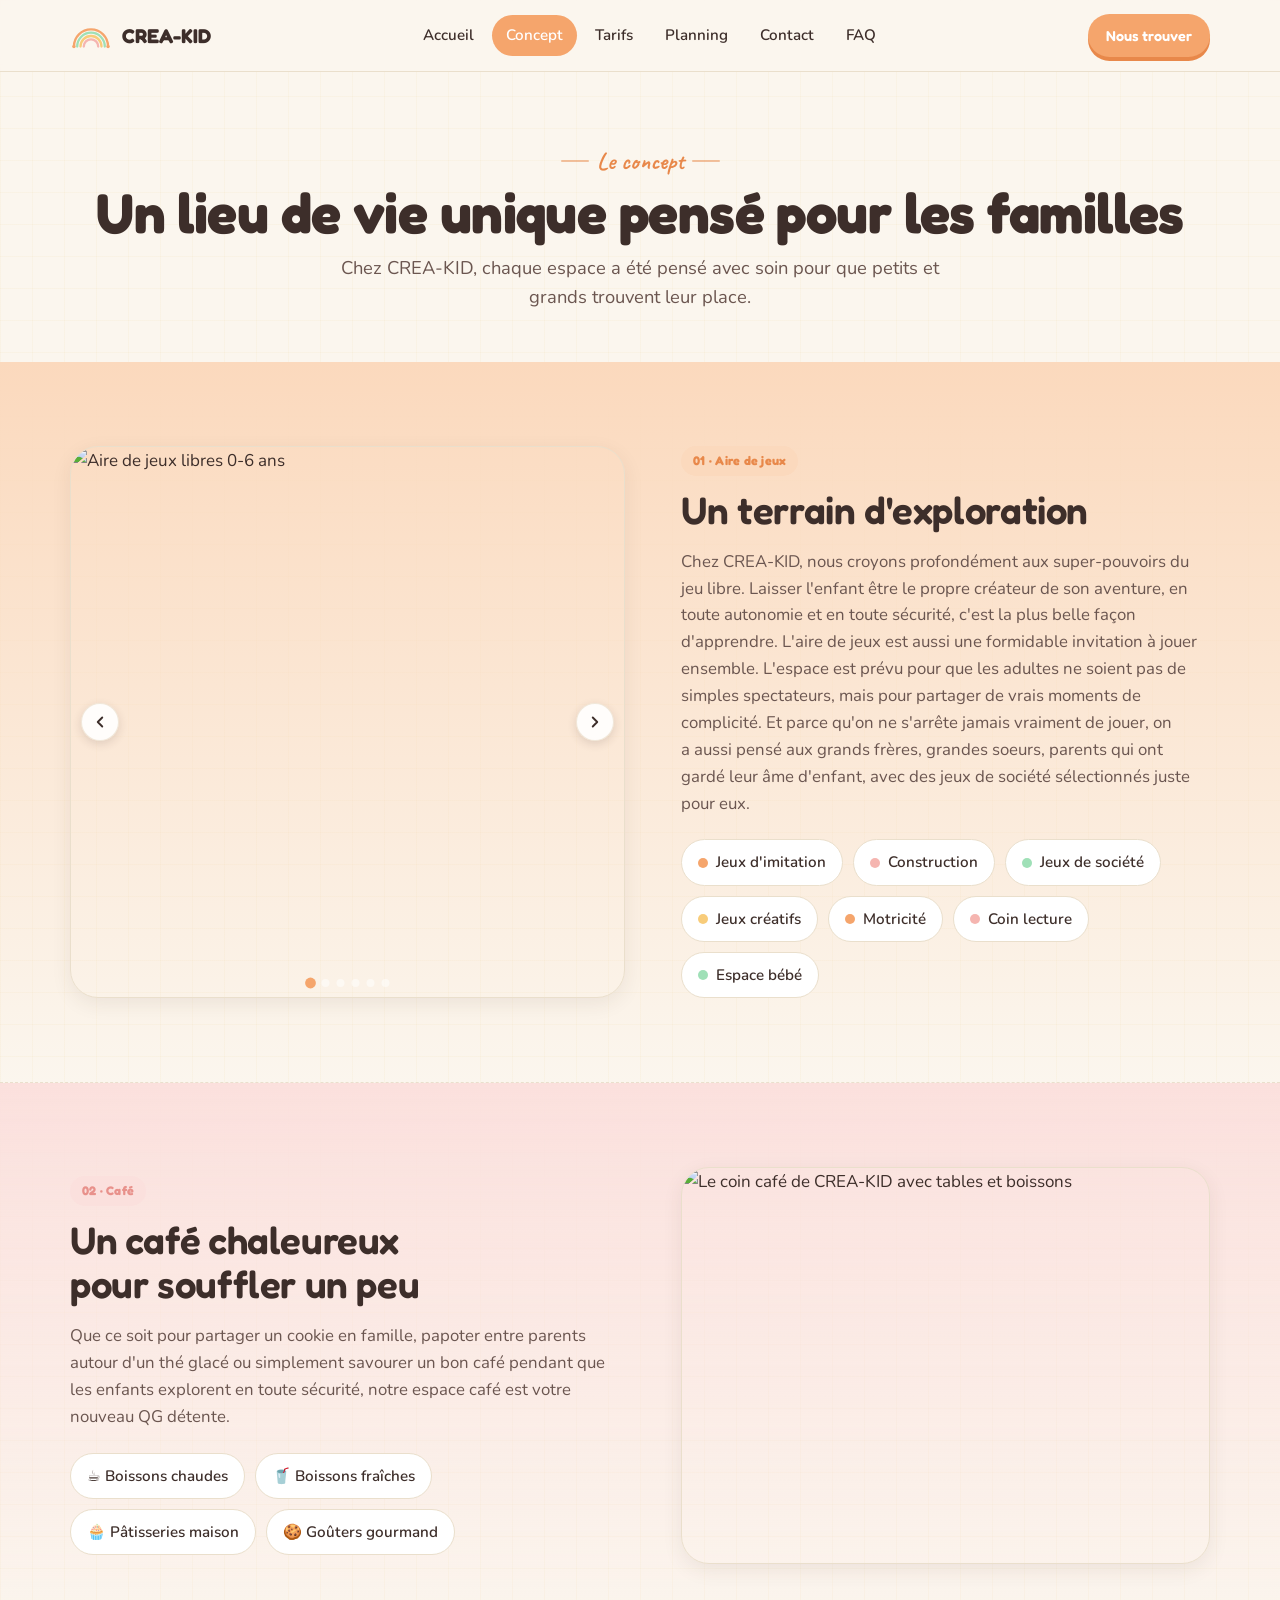
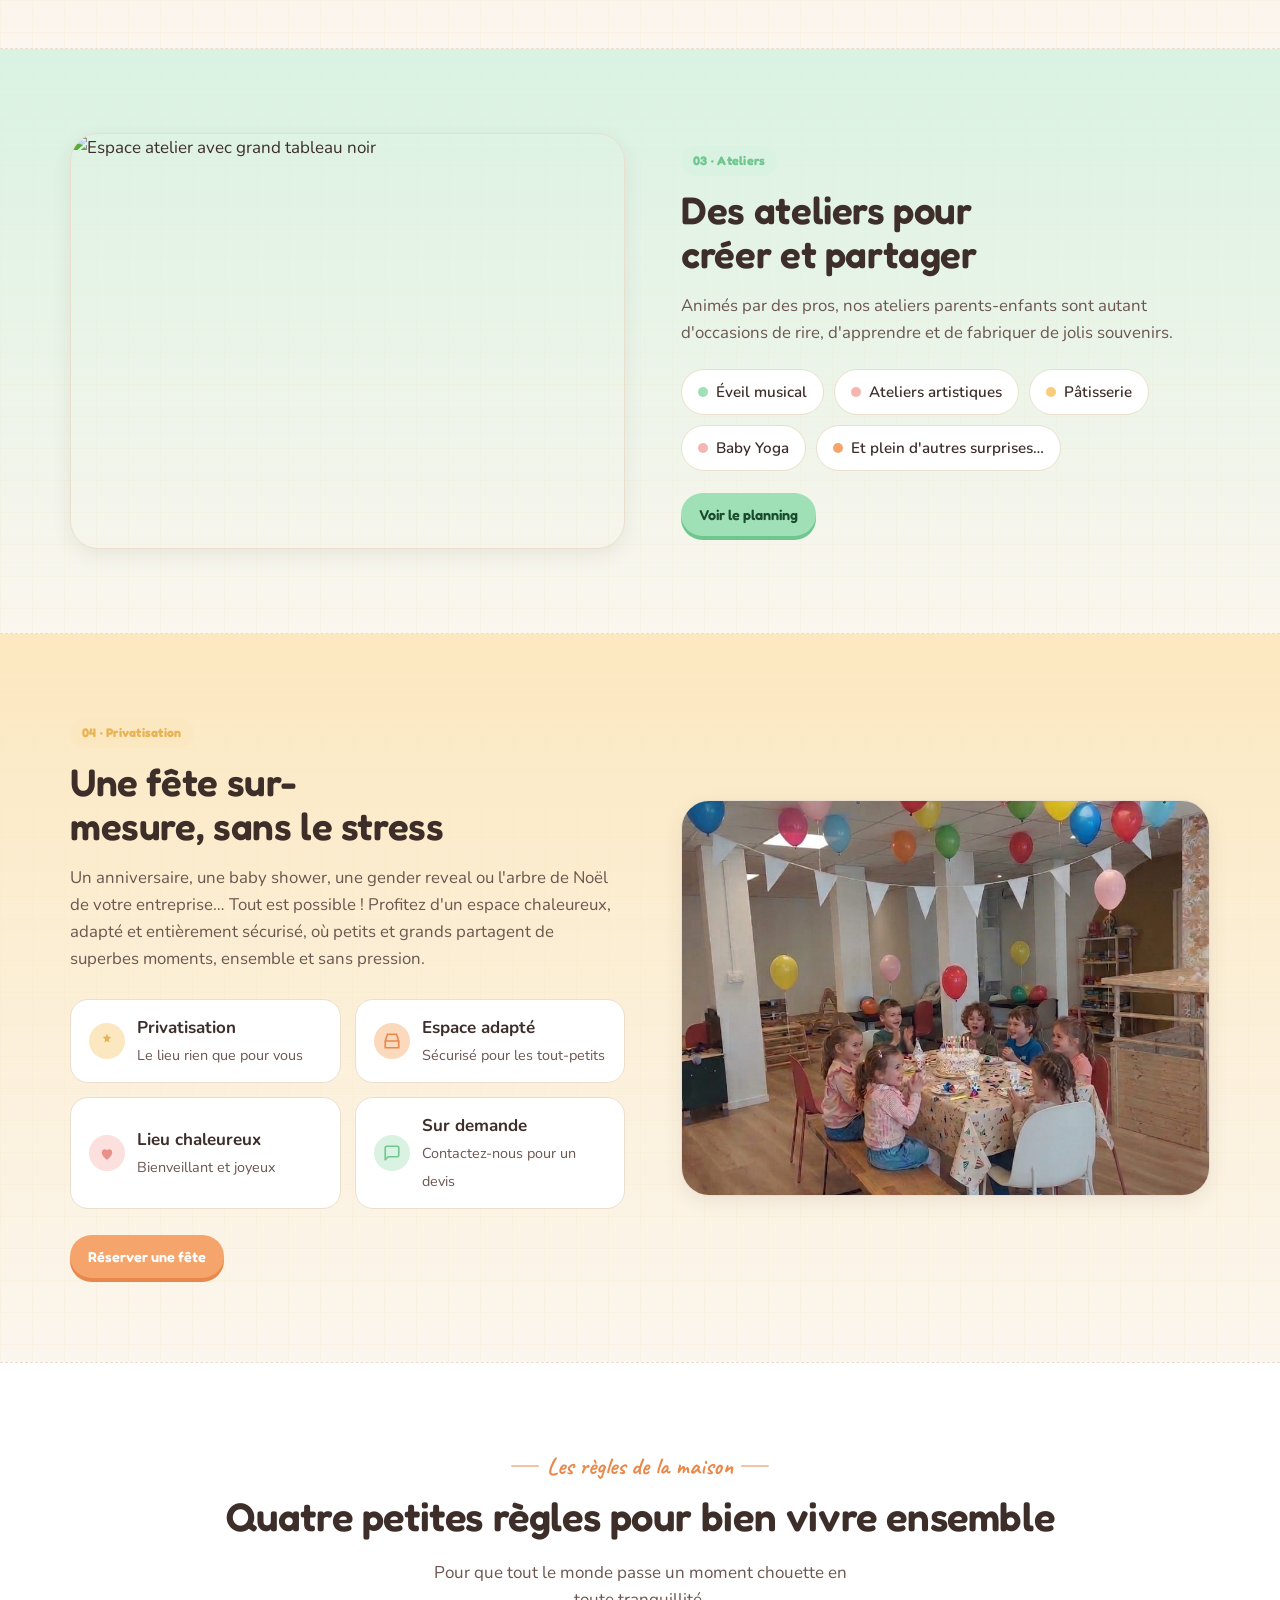
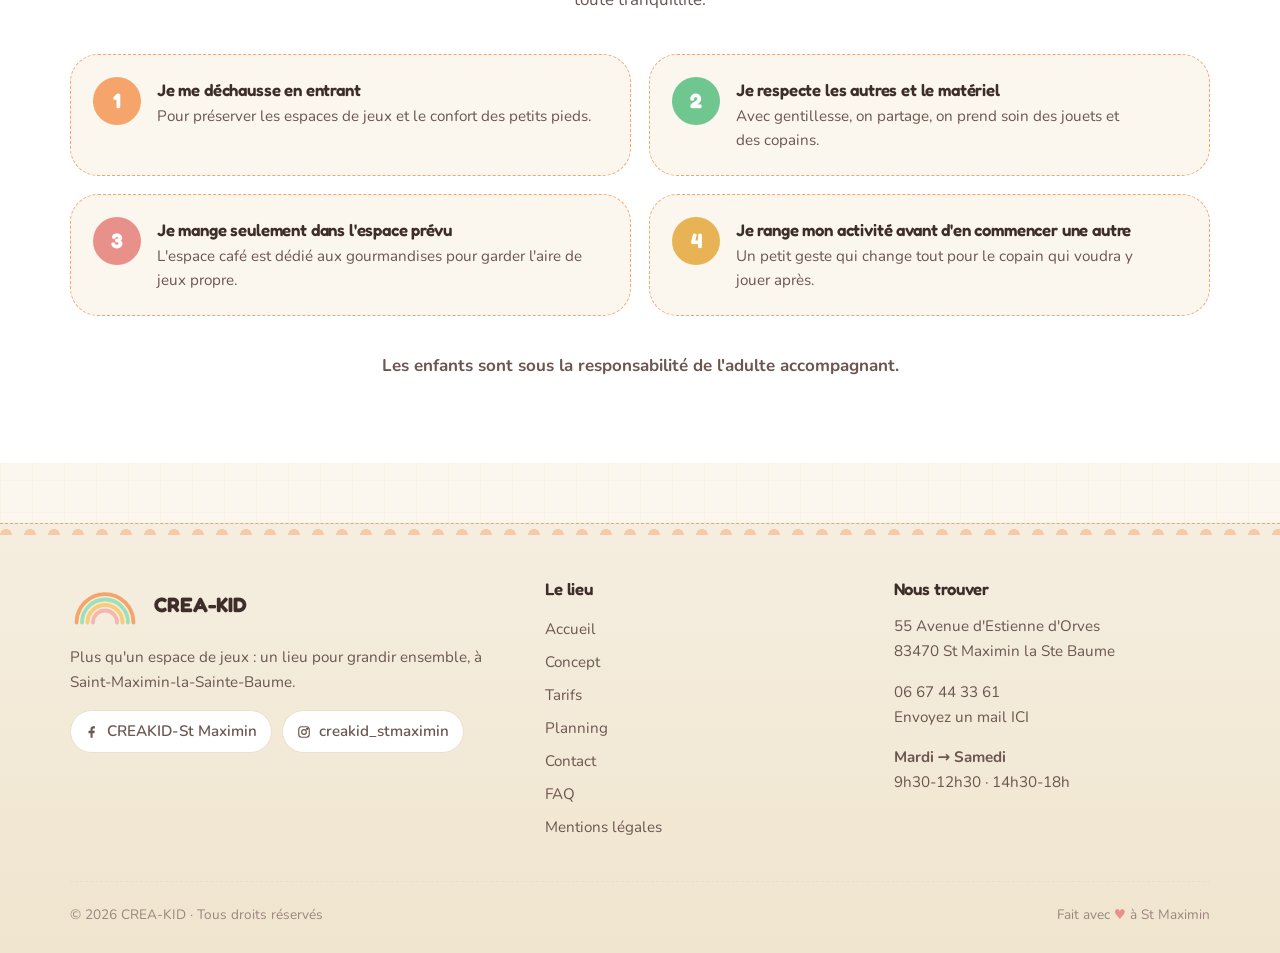
==== commit e1ede013: "Final" ====
--- a/concept.html
+++ b/concept.html
@@ -1,6 +1,15 @@
 <!doctype html>
 <html lang="fr">
 <head>
+  <!-- Google tag (gtag.js) -->
+<script async src="https://www.googletagmanager.com/gtag/js?id=G-5876QYMJ3K"></script>
+<script>
+  window.dataLayer = window.dataLayer || [];
+  function gtag(){dataLayer.push(arguments);}
+  gtag('js', new Date());
+
+  gtag('config', 'G-5876QYMJ3K');
+</script>
 <meta charset="utf-8">
 <title>Le concept — CREA-KID</title>
 <meta name="viewport" content="width=device-width, initial-scale=1">
@@ -166,10 +175,11 @@
     </a>
     <nav class="nav-links" aria-label="Navigation principale">
       <a href="index.html">Accueil</a>
-      <a href="concept.html" class="active">Le concept</a>
+      <a href="concept.html" class="active">Concept</a>
       <a href="tarifs.html">Tarifs</a>
       <a href="planning.html">Planning</a>
       <a href="contact.html">Contact</a>
+      <a href="FAQ.html">FAQ</a>
     </nav>
     <a class="btn btn-primary btn-sm nav-cta" href="https://www.google.com/maps/search/?api=1&query=CREA-KID+55+Avenue+d%27Estienne+d%27Orves+83470+Saint-Maximin-la-Sainte-Baume" target="_blank" rel="noopener noreferrer">Nous trouver</a>
     <button class="menu-btn" aria-label="Menu" onclick="document.getElementById('mnav').classList.toggle('open')">
@@ -178,10 +188,11 @@
   </div>
   <nav id="mnav" class="mobile-nav" aria-label="Menu mobile">
     <a href="index.html">Accueil</a>
-    <a href="concept.html" class="active">Le concept</a>
+    <a href="concept.html" class="active">Concept</a>
     <a href="tarifs.html">Tarifs</a>
     <a href="planning.html">Planning</a>
     <a href="contact.html">Contact</a>
+    <a href="FAQ.html">FAQ</a>
     <a href="mentions-legales.html">Mentions légales</a>
   </nav>
 </header>
@@ -334,16 +345,11 @@
 <section class="space-section bg-gold">
   <div class="container">
     <div class="space reverse">
-      <div class="space-visual" style="background:linear-gradient(135deg,var(--gold-soft),var(--peach-soft));display:flex;flex-direction:column;align-items:center;justify-content:center;gap:12px;padding:24px;">
-        <svg width="56" height="56" viewBox="0 0 64 64" fill="none" aria-hidden="true">
-          <rect x="10" y="26" width="44" height="28" rx="3" fill="#F8CC7A"/>
-          <rect x="10" y="26" width="44" height="6" fill="#E8B355"/>
-          <rect x="29" y="26" width="6" height="28" fill="#E8B355"/>
-          <path d="M32 26C20 26 18 14 26 14c4 0 6 4 6 12z" fill="#F5B5B0"/>
-          <path d="M32 26c12 0 14-12 6-12-4 0-6 4-6 12z" fill="#F5B5B0"/>
-        </svg>
-        <span style="font-family:var(--font-script);font-size:1.3rem;font-weight:700;color:var(--gold-deep);">Photo à venir</span>
-        <span style="font-size:0.85rem;color:var(--ink-mute);">Un anniversaire chez CREA-KID</span>
+      <div class="space-visual">
+        <picture>
+          <source srcset="assets/anniv.webp" type="image/webp">
+          <img src="assets/anniv.jpeg" alt="Espace anniversaire avec grand tableau noir" loading="lazy">
+        </picture>
       </div>
       <div class="space-body">
         <span class="tag tag-gold">04 · Privatisation</span>
@@ -421,12 +427,9 @@
           <p>Un petit geste qui change tout pour le copain qui voudra y jouer après.</p>
         </div>
       </div>
-      <div class="rule" style="grid-column: 1 / -1; justify-self: center; max-width: 500px;">
-        <div class="rule-num">5</div>
-        <div>
-          <h3>Les enfants sont sous la responsabilité de l'adulte accompagnant.</h3>
-        </div>
-      </div>
+    </div>
+    <div class="note" style="margin-top: 36px; text-align:center;">
+      <p class="muted" style="max-width:540px; margin: 0 auto;"><strong>Les enfants sont sous la responsabilité de l'adulte accompagnant.</strong></p>
     </div>
   </div>
 </section>
@@ -465,10 +468,11 @@
         <h4>Le lieu</h4>
         <ul>
           <li><a href="index.html">Accueil</a></li>
-          <li><a href="concept.html">Le concept</a></li>
+          <li><a href="concept.html">Concept</a></li>
           <li><a href="tarifs.html">Tarifs</a></li>
           <li><a href="planning.html">Planning</a></li>
           <li><a href="contact.html">Contact</a></li>
+          <li><a href="FAQ.html">FAQ</a></li>
           <li><a href="mentions-legales.html">Mentions légales</a></li>
         </ul>
       </div>
